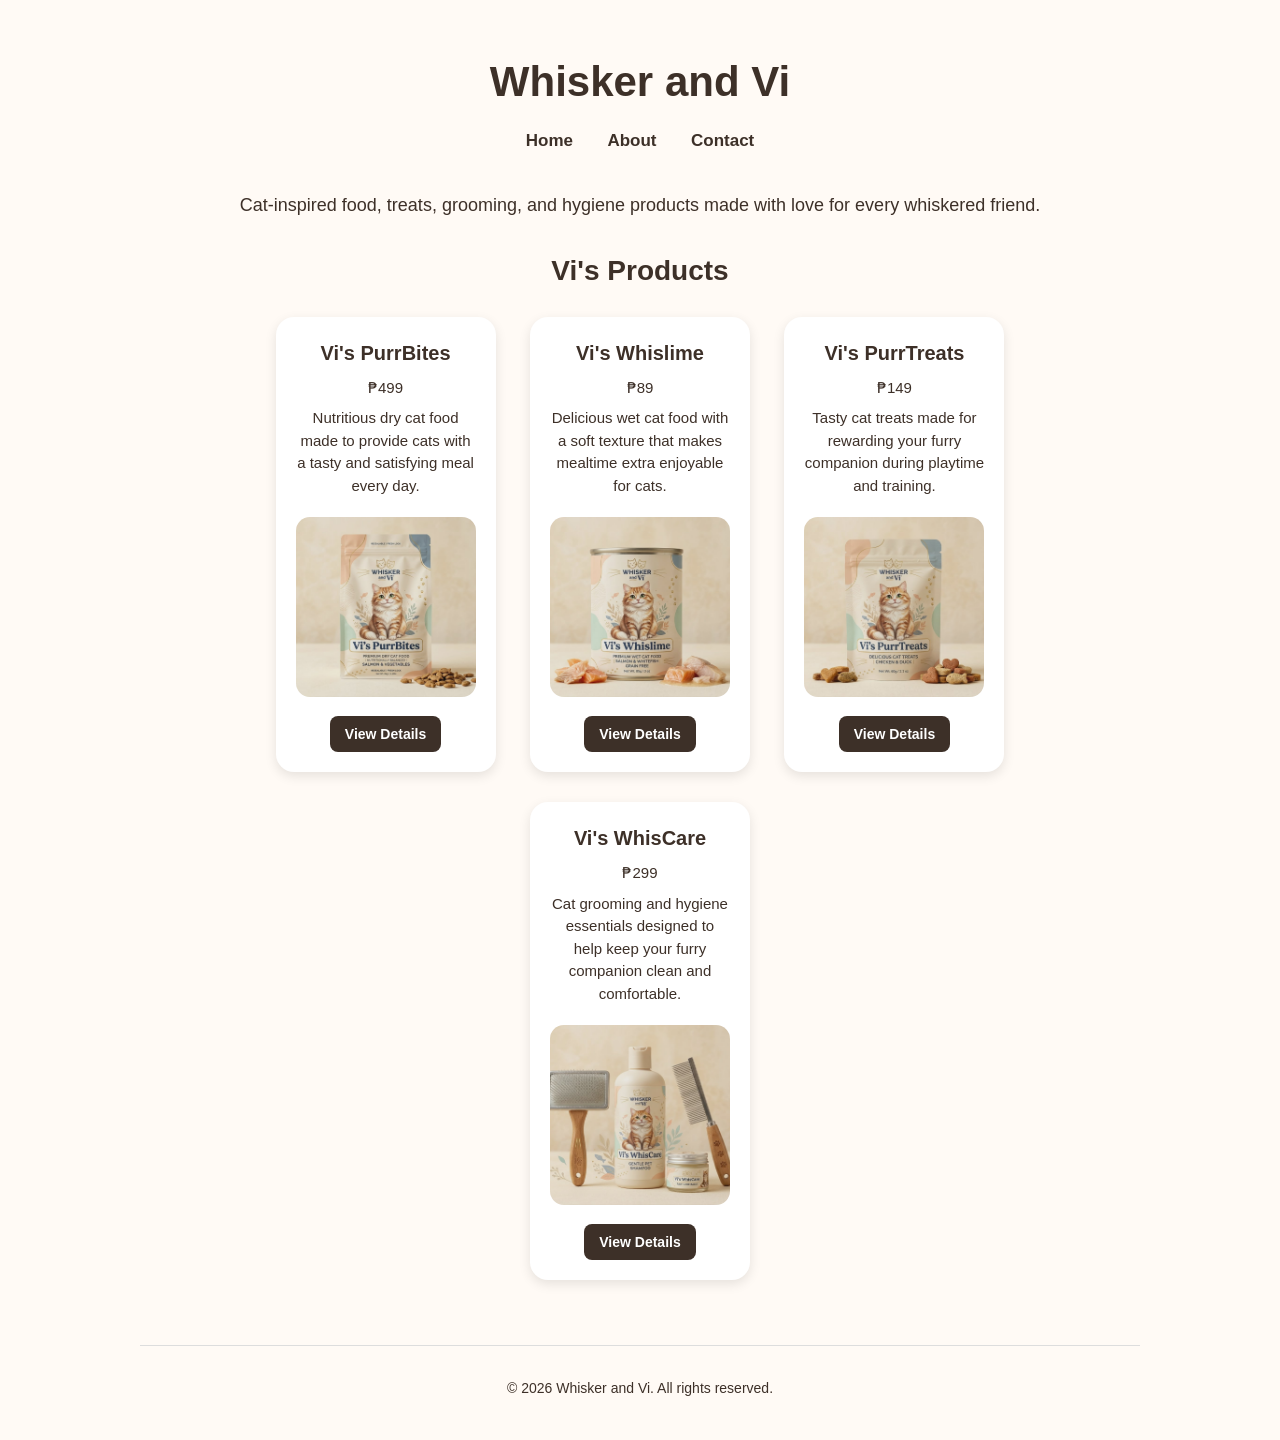
==== index.html @ b3c3baa6 "Add product detail pages" ====
<!DOCTYPE html>
<html lang="en">

<head>
    <meta charset="UTF-8">
    <meta name="viewport" content="width=device-width, initial-scale=1.0">

    <title>Whisker and Vi | Home</title>

    <style>

        body {
            max-width: 1000px;
            margin: 0 auto;
            padding: 30px 20px;
            font-family: Arial, sans-serif;
            text-align: center;
            background-color: #fffaf5;
            color: #3d3028;
        }

        header {
            margin-bottom: 40px;
        }

        h1 {
            margin-bottom: 10px;
            font-size: 42px;
        }

        nav ul {
            list-style: none;
            padding: 0;
            margin: 25px 0;
        }

        nav li {
            display: inline-block;
            margin: 0 15px;
        }

        nav a {
            text-decoration: none;
            color: #3d3028;
            font-weight: bold;
            font-size: 17px;
        }

        nav a:hover {
            text-decoration: underline;
        }

        main > p {
            font-size: 18px;
            margin-bottom: 35px;
            line-height: 1.6;
        }

        section {
            margin-bottom: 40px;
        }

        section h2 {
            font-size: 28px;
            margin-bottom: 15px;
        }

        article {
            display: inline-block;
            vertical-align: top;
            width: 220px;
            min-height: 450px;
            margin: 15px;
            padding: 20px;
            background-color: white;
            border-radius: 18px;
            box-shadow: 0 4px 12px rgba(0, 0, 0, 0.1);
            box-sizing: border-box;
        }

        article h3 {
            font-size: 20px;
            margin: 5px 0 12px;
        }

        article p {
            font-size: 15px;
            line-height: 1.5;
            margin: 8px 0;
        }

        article img {
            width: 180px;
            height: 180px;
            object-fit: cover;
            border-radius: 14px;
            margin-top: 12px;
        }

        .view-details {
            display: inline-block;
            margin-top: 15px;
            padding: 10px 15px;
            text-decoration: none;
            color: white;
            background-color: #3d3028;
            border-radius: 8px;
            font-size: 14px;
            font-weight: bold;
        }

        .view-details:hover {
            text-decoration: none;
            opacity: 0.8;
        }

        footer {
            margin-top: 50px;
            padding-top: 20px;
            border-top: 1px solid #ddd;
            font-size: 14px;
        }

    </style>
</head>

<body>

    <header>

        <h1>Whisker and Vi</h1>

        <nav>
            <ul>
                <li><a href="index.html">Home</a></li>
                <li><a href="about.html">About</a></li>
                <li><a href="contact.html">Contact</a></li>
            </ul>
        </nav>

    </header>


    <main>

        <p>
            Cat-inspired food, treats, grooming, and hygiene products
            made with love for every whiskered friend.
        </p>


        <section>

            <h2>Vi's Products</h2>


            <!-- Vi's PurrBites -->
            <article>

                <h3>Vi's PurrBites</h3>

                <p>₱499</p>

                <p>
                    Nutritious dry cat food made to provide cats with
                    a tasty and satisfying meal every day.
                </p>

                <img src="purrbites.jpg"
                     alt="A bag of Vi's PurrBites dry cat food">

                <br>

                <a href="products/purrbites.html" class="view-details">
                    View Details
                </a>

            </article>


            <!-- Vi's Whislime -->
            <article>

                <h3>Vi's Whislime</h3>

                <p>₱89</p>

                <p>
                    Delicious wet cat food with a soft texture that
                    makes mealtime extra enjoyable for cats.
                </p>

                <img src="whislime.jpg"
                     alt="A can of Vi's Whislime wet cat food">
                <br>

                <a href="products/whislime.html" class="view-details">
                    View Details
                </a>
            </article>


            <!-- Vi's PurrTreats -->
            <article>

                <h3>Vi's PurrTreats</h3>

                <p>₱149</p>

                <p>
                    Tasty cat treats made for rewarding your furry
                    companion during playtime and training.
                </p>

                <img src="purrtreats.jpg"
                     alt="A package of Vi's PurrTreats cat treats">

                <br>

                <a href="products/purrtreats.html" class="view-details">
                    View Details
                </a>

            </article>


            <!-- Vi's WhisCare -->
            <article>

                <h3>Vi's WhisCare</h3>

                <p>₱299</p>

                <p>
                    Cat grooming and hygiene essentials designed to help
                    keep your furry companion clean and comfortable.
                </p>

                <img src="whiscare.jpg"
                     alt="Vi's WhisCare cat grooming and hygiene products">
                <br>

                <a href="products/whiscare.html" class="view-details">
                    View Details
                </a>

            </article>

        </section>

    </main>


    <footer>
        <p>&copy; 2026 Whisker and Vi. All rights reserved.</p>
    </footer>

</body>

</html>
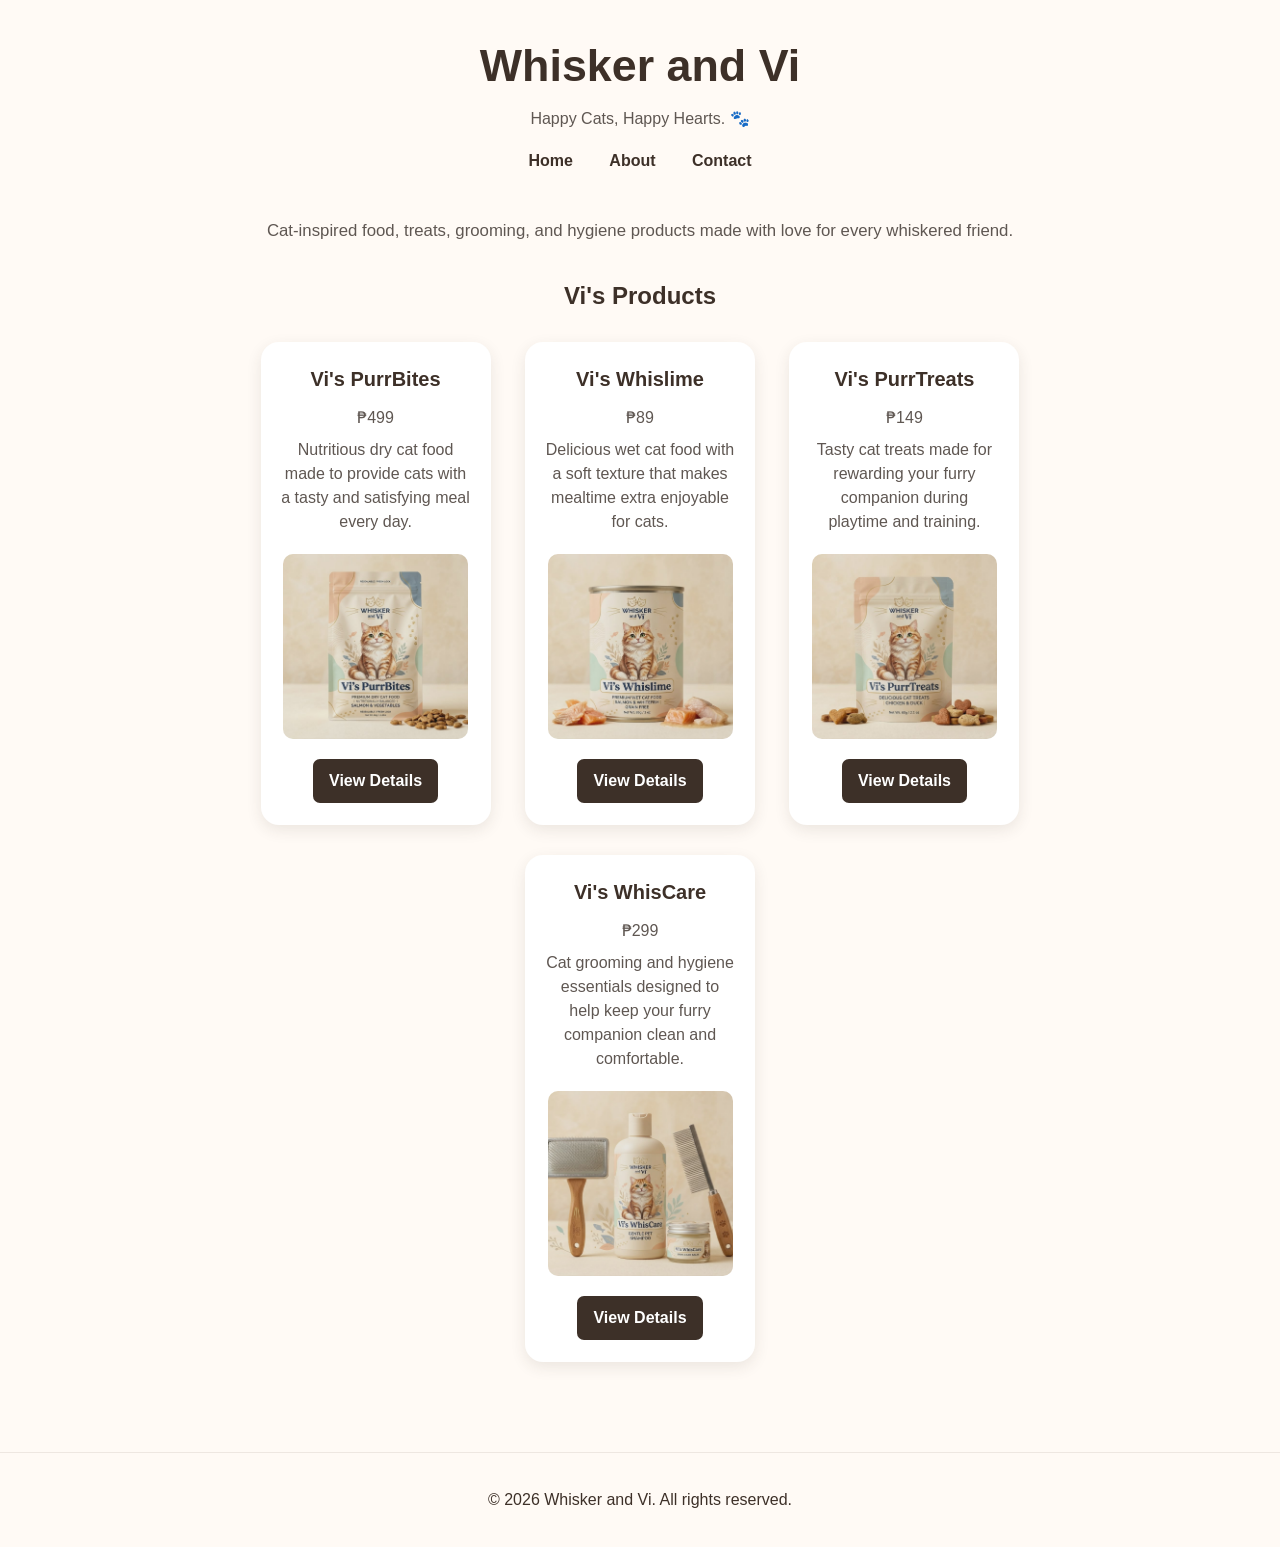
==== commit fe58da13: "Create stylesheet and style shop pages" ====
--- a/index.html
+++ b/index.html
@@ -7,121 +7,7 @@
 
     <title>Whisker and Vi | Home</title>
 
-    <style>
-
-        body {
-            max-width: 1000px;
-            margin: 0 auto;
-            padding: 30px 20px;
-            font-family: Arial, sans-serif;
-            text-align: center;
-            background-color: #fffaf5;
-            color: #3d3028;
-        }
-
-        header {
-            margin-bottom: 40px;
-        }
-
-        h1 {
-            margin-bottom: 10px;
-            font-size: 42px;
-        }
-
-        nav ul {
-            list-style: none;
-            padding: 0;
-            margin: 25px 0;
-        }
-
-        nav li {
-            display: inline-block;
-            margin: 0 15px;
-        }
-
-        nav a {
-            text-decoration: none;
-            color: #3d3028;
-            font-weight: bold;
-            font-size: 17px;
-        }
-
-        nav a:hover {
-            text-decoration: underline;
-        }
-
-        main > p {
-            font-size: 18px;
-            margin-bottom: 35px;
-            line-height: 1.6;
-        }
-
-        section {
-            margin-bottom: 40px;
-        }
-
-        section h2 {
-            font-size: 28px;
-            margin-bottom: 15px;
-        }
-
-        article {
-            display: inline-block;
-            vertical-align: top;
-            width: 220px;
-            min-height: 450px;
-            margin: 15px;
-            padding: 20px;
-            background-color: white;
-            border-radius: 18px;
-            box-shadow: 0 4px 12px rgba(0, 0, 0, 0.1);
-            box-sizing: border-box;
-        }
-
-        article h3 {
-            font-size: 20px;
-            margin: 5px 0 12px;
-        }
-
-        article p {
-            font-size: 15px;
-            line-height: 1.5;
-            margin: 8px 0;
-        }
-
-        article img {
-            width: 180px;
-            height: 180px;
-            object-fit: cover;
-            border-radius: 14px;
-            margin-top: 12px;
-        }
-
-        .view-details {
-            display: inline-block;
-            margin-top: 15px;
-            padding: 10px 15px;
-            text-decoration: none;
-            color: white;
-            background-color: #3d3028;
-            border-radius: 8px;
-            font-size: 14px;
-            font-weight: bold;
-        }
-
-        .view-details:hover {
-            text-decoration: none;
-            opacity: 0.8;
-        }
-
-        footer {
-            margin-top: 50px;
-            padding-top: 20px;
-            border-top: 1px solid #ddd;
-            font-size: 14px;
-        }
-
-    </style>
+    <link rel="stylesheet" href="style.css">
 </head>
 
 <body>
@@ -129,6 +15,8 @@
     <header>
 
         <h1>Whisker and Vi</h1>
+
+        <p>Happy Cats, Happy Hearts. 🐾</p>
 
         <nav>
             <ul>
@@ -154,8 +42,7 @@
             <h2>Vi's Products</h2>
 
 
-            <!-- Vi's PurrBites -->
-            <article>
+            <article class="card">
 
                 <h3>Vi's PurrBites</h3>
 
@@ -166,20 +53,22 @@
                     a tasty and satisfying meal every day.
                 </p>
 
-                <img src="purrbites.jpg"
-                     alt="A bag of Vi's PurrBites dry cat food">
+                <img
+                    src="purrbites.jpg"
+                    alt="A bag of Vi's PurrBites dry cat food"
+                >
 
-                <br>
-
-                <a href="products/purrbites.html" class="view-details">
+                <a
+                    href="products/purrbites.html"
+                    class="view-details"
+                >
                     View Details
                 </a>
 
             </article>
 
 
-            <!-- Vi's Whislime -->
-            <article>
+            <article class="card">
 
                 <h3>Vi's Whislime</h3>
 
@@ -190,18 +79,22 @@
                     makes mealtime extra enjoyable for cats.
                 </p>
 
-                <img src="whislime.jpg"
-                     alt="A can of Vi's Whislime wet cat food">
-                <br>
+                <img
+                    src="whislime.jpg"
+                    alt="A can of Vi's Whislime wet cat food"
+                >
 
-                <a href="products/whislime.html" class="view-details">
+                <a
+                    href="products/whislime.html"
+                    class="view-details"
+                >
                     View Details
                 </a>
+
             </article>
 
 
-            <!-- Vi's PurrTreats -->
-            <article>
+            <article class="card">
 
                 <h3>Vi's PurrTreats</h3>
 
@@ -212,20 +105,22 @@
                     companion during playtime and training.
                 </p>
 
-                <img src="purrtreats.jpg"
-                     alt="A package of Vi's PurrTreats cat treats">
+                <img
+                    src="purrtreats.jpg"
+                    alt="A package of Vi's PurrTreats cat treats"
+                >
 
-                <br>
-
-                <a href="products/purrtreats.html" class="view-details">
+                <a
+                    href="products/purrtreats.html"
+                    class="view-details"
+                >
                     View Details
                 </a>
 
             </article>
 
 
-            <!-- Vi's WhisCare -->
-            <article>
+            <article class="card">
 
                 <h3>Vi's WhisCare</h3>
 
@@ -236,11 +131,15 @@
                     keep your furry companion clean and comfortable.
                 </p>
 
-                <img src="whiscare.jpg"
-                     alt="Vi's WhisCare cat grooming and hygiene products">
-                <br>
+                <img
+                    src="whiscare.jpg"
+                    alt="Vi's WhisCare cat grooming and hygiene products"
+                >
 
-                <a href="products/whiscare.html" class="view-details">
+                <a
+                    href="products/whiscare.html"
+                    class="view-details"
+                >
                     View Details
                 </a>
 
@@ -252,7 +151,11 @@
 
 
     <footer>
-        <p>&copy; 2026 Whisker and Vi. All rights reserved.</p>
+
+        <p>
+            &copy; 2026 Whisker and Vi. All rights reserved.
+        </p>
+
     </footer>
 
 </body>
--- a/style.css
+++ b/style.css
@@ -0,0 +1,376 @@
+/* =========================================
+   1. VARIABLES
+   ========================================= */
+
+:root {
+    --brand-color: #3d3028;
+    --dark-ink: #3d3028;
+    --muted-grey: #5f5752;
+    --light-background: #fffaf5;
+    --white: #ffffff;
+    --soft-border: #eee7e1;
+}
+
+
+/* =========================================
+   2. BASE STYLES
+   ========================================= */
+
+* {
+    box-sizing: border-box;
+}
+
+body {
+    margin: 0;
+    font-family: Arial, Helvetica, sans-serif;
+    line-height: 1.5;
+    color: var(--dark-ink);
+    background-color: var(--light-background);
+}
+
+img {
+    max-width: 100%;
+    height: auto;
+}
+
+a {
+    text-decoration: none;
+}
+
+
+/* =========================================
+   3. LAYOUT REGIONS
+   ========================================= */
+
+/* HEADER */
+
+header {
+    text-align: center;
+    padding: 32px 20px 10px;
+}
+
+header h1 {
+    margin: 0;
+    font-size: 2.8rem;
+    color: var(--dark-ink);
+}
+
+header p {
+    margin: 8px 0 18px;
+    color: var(--muted-grey);
+}
+
+
+/* NAVIGATION */
+
+nav {
+    text-align: center;
+}
+
+nav ul {
+    list-style: none;
+    padding: 0;
+    margin: 0;
+}
+
+nav li {
+    display: inline-block;
+    margin: 0 16px;
+}
+
+nav a {
+    color: var(--dark-ink);
+    font-weight: bold;
+}
+
+nav a:hover {
+    text-decoration: underline;
+}
+
+
+/* MAIN */
+
+main {
+    max-width: 900px;
+    margin: 0 auto;
+    padding: 35px 20px 60px;
+    text-align: center;
+}
+
+main > p {
+    margin: 0 auto 35px;
+    color: var(--muted-grey);
+    font-size: 1.05rem;
+}
+
+main h2 {
+    margin: 0 0 28px;
+    color: var(--dark-ink);
+}
+
+
+/* FOOTER */
+
+footer {
+    border-top: 1px solid var(--soft-border);
+    text-align: center;
+    padding: 35px 20px;
+    color: var(--dark-ink);
+}
+
+footer p {
+    margin: 0;
+}
+
+
+/* =========================================
+   4. COMPONENTS
+   ========================================= */
+
+/* PRODUCT CARDS */
+
+.card {
+    width: 230px;
+    min-height: 475px;
+    display: inline-block;
+    vertical-align: top;
+    margin: 0 15px 30px;
+    padding: 22px 20px;
+    background-color: var(--white);
+    border-radius: 18px;
+    box-shadow: 0 5px 15px rgba(61, 48, 40, 0.10);
+    text-align: center;
+}
+
+.card h3 {
+    margin: 0 0 12px;
+    font-size: 1.25rem;
+    color: var(--dark-ink);
+}
+
+.card p {
+    margin: 8px 0;
+    color: var(--muted-grey);
+}
+
+.card img {
+    width: 185px;
+    height: 185px;
+    object-fit: cover;
+    display: block;
+    margin: 20px auto;
+    border-radius: 10px;
+}
+
+
+/* PRODUCT BUTTON */
+
+.view-details {
+    display: inline-block;
+    margin-top: 0;
+    padding: 10px 16px;
+    background-color: var(--brand-color);
+    color: var(--white);
+    border-radius: 7px;
+    font-weight: bold;
+}
+
+.view-details:hover {
+    background-color: var(--muted-grey);
+}
+
+
+/* =========================================
+   PRODUCT DETAIL PAGES
+   ========================================= */
+
+.product-container {
+    max-width: 650px;
+    margin: 0 auto 35px;
+    text-align: center;
+}
+
+.product-container h2 {
+    color: var(--dark-ink);
+}
+
+.product-image {
+    width: 185px;
+    height: 185px;
+    object-fit: cover;
+    display: block;
+    margin: 20px auto;
+    border-radius: 10px;
+}
+
+.product-description {
+    max-width: 600px;
+    margin: 0 auto;
+    color: var(--muted-grey);
+}
+
+
+/* =========================================
+   ORDER FORM
+   ========================================= */
+
+.order-form {
+    max-width: 600px;
+    margin: 30px auto;
+    padding: 25px;
+    background-color: var(--white);
+    border-radius: 15px;
+    box-shadow: 0 5px 15px rgba(61, 48, 40, 0.08);
+    text-align: left;
+}
+
+.order-form h2,
+.order-form > p {
+    text-align: center;
+}
+
+.order-form h2 {
+    color: var(--dark-ink);
+}
+
+.order-form > p {
+    color: var(--muted-grey);
+}
+
+.form-group {
+    margin-bottom: 20px;
+}
+
+label {
+    display: block;
+    margin: 10px 0 5px;
+    font-weight: bold;
+}
+
+.choice-label {
+    display: inline;
+    font-weight: normal;
+    margin-left: 5px;
+    margin-right: 12px;
+}
+
+fieldset {
+    margin-bottom: 20px;
+    padding: 15px;
+    border: 1px solid var(--soft-border);
+    border-radius: 8px;
+}
+
+legend {
+    font-weight: bold;
+}
+
+input,
+textarea,
+select {
+    width: 100%;
+    padding: 10px;
+    border: 1px solid var(--soft-border);
+    border-radius: 6px;
+    font-family: inherit;
+    font-size: 1rem;
+}
+
+input[type="radio"],
+input[type="checkbox"] {
+    width: auto;
+}
+
+textarea {
+    min-height: 120px;
+    resize: vertical;
+}
+
+
+/* =========================================
+   BUTTONS
+   ========================================= */
+
+button {
+    display: block;
+    margin: 20px auto 0;
+    padding: 10px 18px;
+    border: none;
+    border-radius: 7px;
+    background-color: var(--brand-color);
+    color: var(--white);
+    font-weight: bold;
+    cursor: pointer;
+}
+
+button:hover {
+    background-color: var(--muted-grey);
+}
+
+
+/* =========================================
+   ABOUT PAGE
+   ========================================= */
+
+.about-section {
+    max-width: 700px;
+    margin: 0 auto 40px;
+    text-align: center;
+}
+
+.about-section h3 {
+    color: var(--dark-ink);
+}
+
+.about-text {
+    max-width: 650px;
+    margin: 0 auto 20px;
+    color: var(--muted-grey);
+}
+
+.owner-image {
+    width: 185px;
+    height: 185px;
+    object-fit: cover;
+    display: block;
+    margin: 20px auto;
+    border-radius: 10px;
+}
+
+
+/* =========================================
+   5. RESPONSIVE DESIGN
+   ========================================= */
+
+@media (max-width: 800px) {
+
+    .card {
+        width: 230px;
+        margin-left: 8px;
+        margin-right: 8px;
+    }
+
+}
+
+@media (max-width: 550px) {
+
+    header h1 {
+        font-size: 2.1rem;
+    }
+
+    nav li {
+        margin: 0 8px;
+    }
+
+    main {
+        padding-left: 10px;
+        padding-right: 10px;
+    }
+
+    .card {
+        display: block;
+        width: 230px;
+        margin: 0 auto 30px;
+    }
+
+}
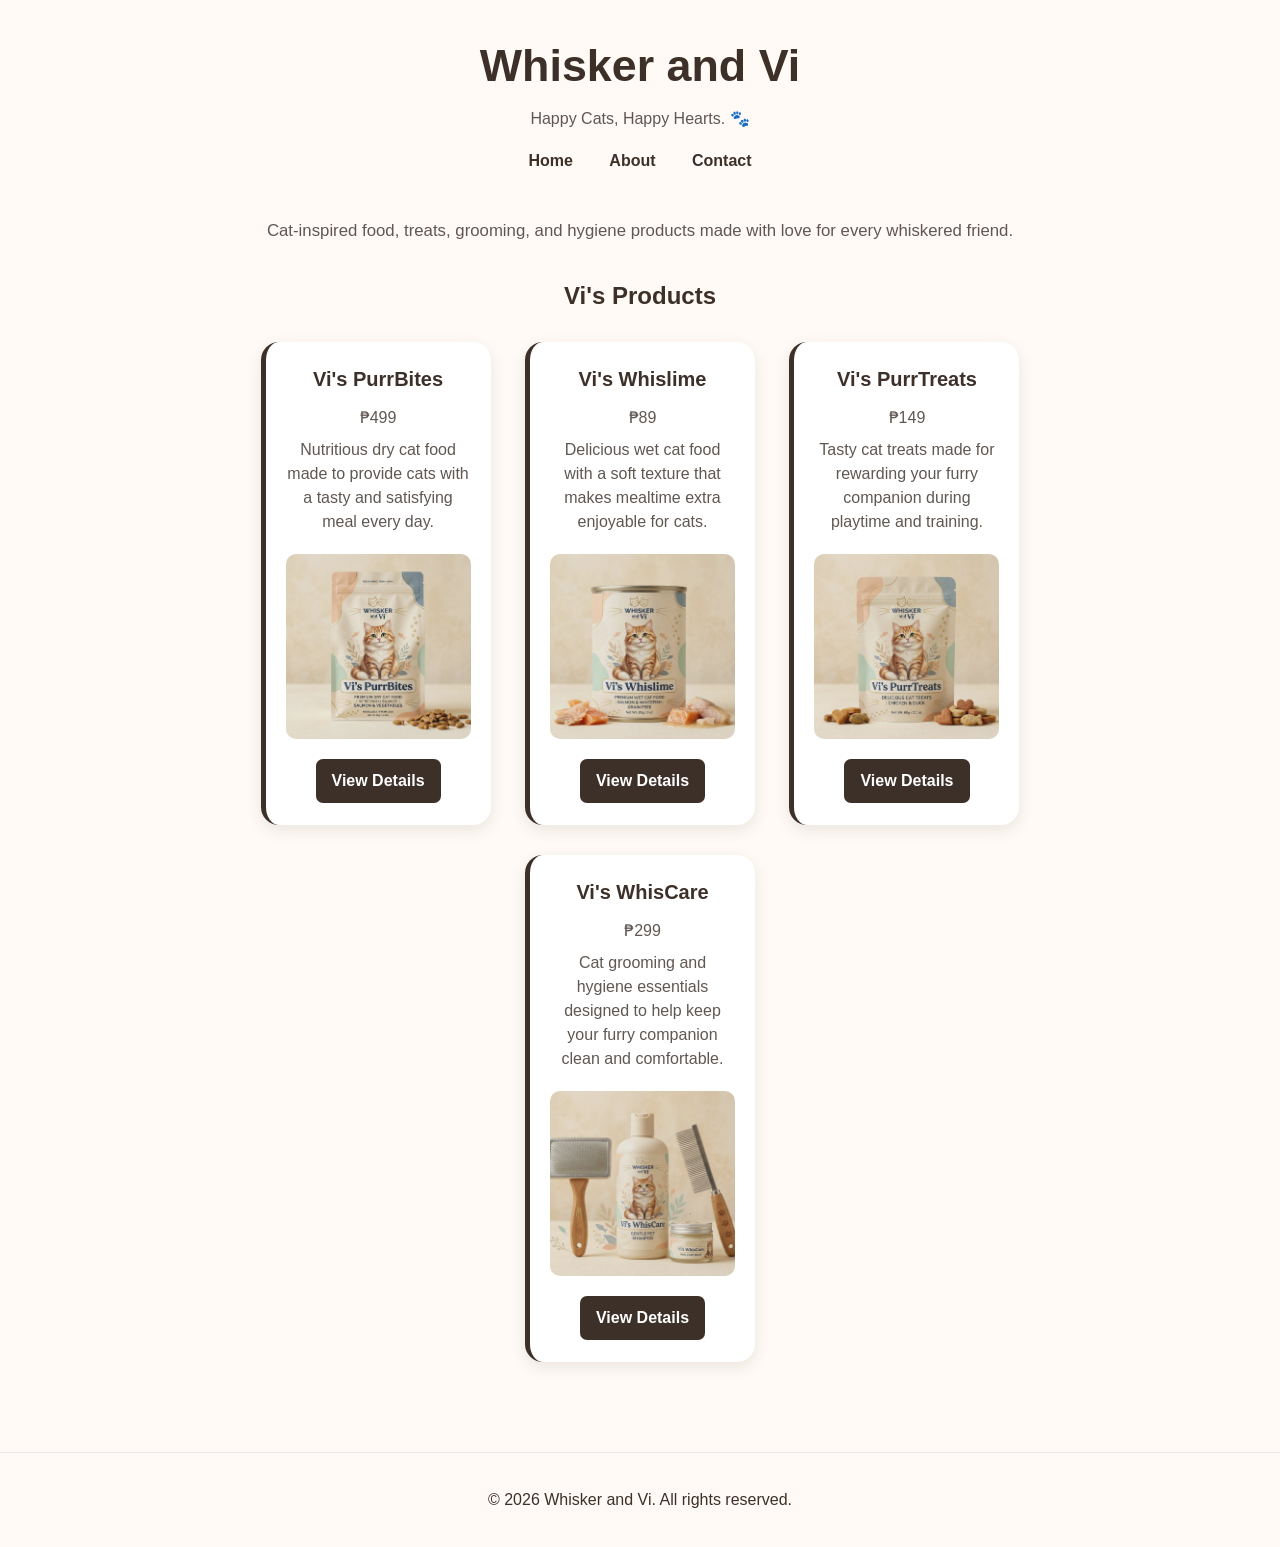
==== commit e81e2e88: "Style product cards and contact form" ====
--- a/index.html
+++ b/index.html
@@ -42,7 +42,7 @@
             <h2>Vi's Products</h2>
 
 
-            <article class="card">
+            <article class="product-card">
 
                 <h3>Vi's PurrBites</h3>
 
@@ -68,7 +68,7 @@
             </article>
 
 
-            <article class="card">
+            <article class="product-card">
 
                 <h3>Vi's Whislime</h3>
 
@@ -94,7 +94,7 @@
             </article>
 
 
-            <article class="card">
+            <article class="product-card">
 
                 <h3>Vi's PurrTreats</h3>
 
@@ -120,7 +120,7 @@
             </article>
 
 
-            <article class="card">
+            <article class="product-card">
 
                 <h3>Vi's WhisCare</h3>
 
--- a/style.css
+++ b/style.css
@@ -124,12 +124,10 @@
 
 
 /* =========================================
-   4. COMPONENTS
-   ========================================= */
-
-/* PRODUCT CARDS */
-
-.card {
+   4. PRODUCT CARDS
+   ========================================= */
+
+.product-card {
     width: 230px;
     min-height: 475px;
     display: inline-block;
@@ -138,22 +136,23 @@
     padding: 22px 20px;
     background-color: var(--white);
     border-radius: 18px;
+    border-left: 5px solid var(--brand-color);
     box-shadow: 0 5px 15px rgba(61, 48, 40, 0.10);
     text-align: center;
 }
 
-.card h3 {
+.product-card h3 {
     margin: 0 0 12px;
     font-size: 1.25rem;
-    color: var(--dark-ink);
-}
-
-.card p {
+    color: var(--brand-color);
+}
+
+.product-card p {
     margin: 8px 0;
     color: var(--muted-grey);
 }
 
-.card img {
+.product-card img {
     width: 185px;
     height: 185px;
     object-fit: cover;
@@ -163,7 +162,9 @@
 }
 
 
-/* PRODUCT BUTTON */
+/* =========================================
+   PRODUCT BUTTON
+   ========================================= */
 
 .view-details {
     display: inline-block;
@@ -254,22 +255,34 @@
     margin-right: 12px;
 }
 
+
+/* =========================================
+   FIELDSET AND LEGEND
+   ========================================= */
+
 fieldset {
     margin-bottom: 20px;
-    padding: 15px;
+    padding: 20px;
     border: 1px solid var(--soft-border);
-    border-radius: 8px;
+    border-radius: 12px;
 }
 
 legend {
-    font-weight: bold;
-}
+    padding: 0 8px;
+    color: var(--brand-color);
+    font-weight: bold;
+}
+
+
+/* =========================================
+   FORM INPUTS
+   ========================================= */
 
 input,
 textarea,
 select {
     width: 100%;
-    padding: 10px;
+    padding: 12px;
     border: 1px solid var(--soft-border);
     border-radius: 6px;
     font-family: inherit;
@@ -281,6 +294,16 @@
     width: auto;
 }
 
+
+/* VISIBLE KEYBOARD FOCUS STATE */
+
+input:focus,
+textarea:focus,
+select:focus {
+    outline: 3px solid var(--brand-color);
+    outline-offset: 2px;
+}
+
 textarea {
     min-height: 120px;
     resize: vertical;
@@ -294,7 +317,7 @@
 button {
     display: block;
     margin: 20px auto 0;
-    padding: 10px 18px;
+    padding: 12px 20px;
     border: none;
     border-radius: 7px;
     background-color: var(--brand-color);
@@ -339,12 +362,12 @@
 
 
 /* =========================================
-   5. RESPONSIVE DESIGN
+   RESPONSIVE DESIGN
    ========================================= */
 
 @media (max-width: 800px) {
 
-    .card {
+    .product-card {
         width: 230px;
         margin-left: 8px;
         margin-right: 8px;
@@ -367,7 +390,7 @@
         padding-right: 10px;
     }
 
-    .card {
+    .product-card {
         display: block;
         width: 230px;
         margin: 0 auto 30px;
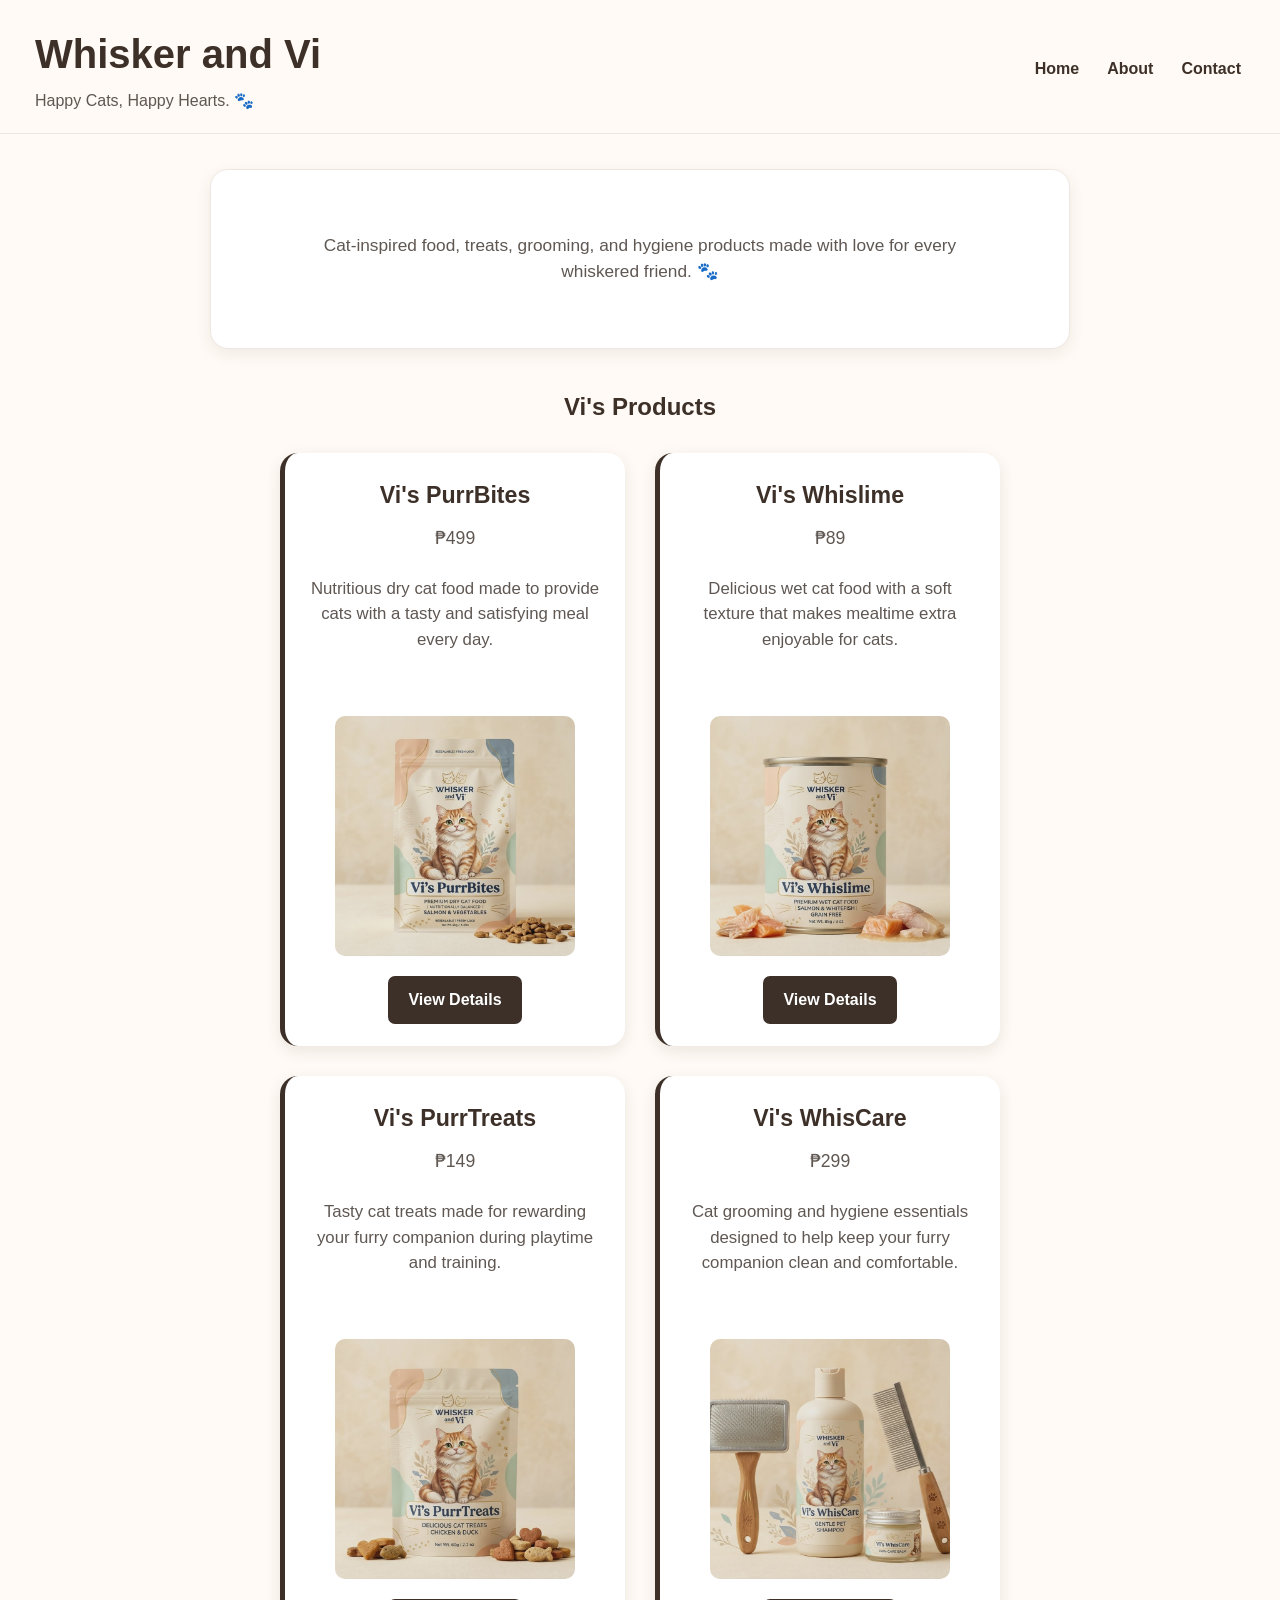
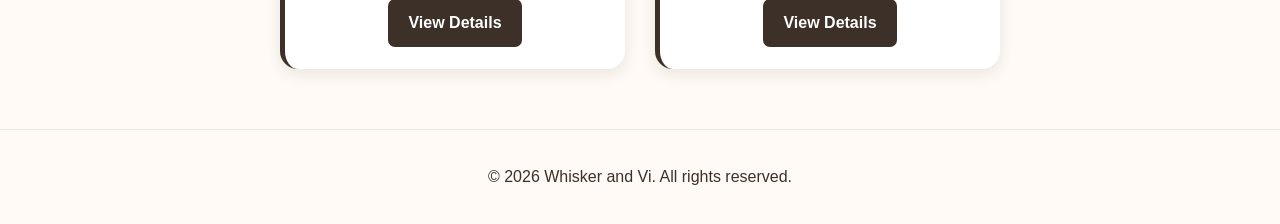
==== commit d30fffed: "Update Flexbox layout and product cards" ====
--- a/index.html
+++ b/index.html
@@ -12,143 +12,197 @@
 
 <body>
 
-    <header>
-
-        <h1>Whisker and Vi</h1>
-
-        <p>Happy Cats, Happy Hearts. 🐾</p>
+
+    <!-- HEADER -->
+
+    <header class="site-header">
+
+        <div class="header-brand">
+
+            <h1>Whisker and Vi</h1>
+
+            <p>Happy Cats, Happy Hearts. 🐾</p>
+
+        </div>
+
 
         <nav>
+
             <ul>
-                <li><a href="index.html">Home</a></li>
-                <li><a href="about.html">About</a></li>
-                <li><a href="contact.html">Contact</a></li>
+
+                <li>
+                    <a href="index.html">Home</a>
+                </li>
+
+                <li>
+                    <a href="about.html">About</a>
+                </li>
+
+                <li>
+                    <a href="contact.html">Contact</a>
+                </li>
+
             </ul>
+
         </nav>
 
     </header>
 
 
+
+    <!-- MAIN CONTENT -->
+
     <main>
 
-        <p>
-            Cat-inspired food, treats, grooming, and hygiene products
-            made with love for every whiskered friend.
-        </p>
-
+
+        <!-- HERO -->
+
+        <section class="hero-banner">
+
+            <p>
+                Cat-inspired food, treats, grooming, and hygiene products
+                made with love for every whiskered friend. 🐾
+            </p>
+
+        </section>
+
+
+
+        <!-- PRODUCTS -->
 
         <section>
 
             <h2>Vi's Products</h2>
 
 
-            <article class="product-card">
-
-                <h3>Vi's PurrBites</h3>
-
-                <p>₱499</p>
-
-                <p>
-                    Nutritious dry cat food made to provide cats with
-                    a tasty and satisfying meal every day.
-                </p>
-
-                <img
-                    src="purrbites.jpg"
-                    alt="A bag of Vi's PurrBites dry cat food"
-                >
-
-                <a
-                    href="products/purrbites.html"
-                    class="view-details"
-                >
-                    View Details
-                </a>
-
-            </article>
-
-
-            <article class="product-card">
-
-                <h3>Vi's Whislime</h3>
-
-                <p>₱89</p>
-
-                <p>
-                    Delicious wet cat food with a soft texture that
-                    makes mealtime extra enjoyable for cats.
-                </p>
-
-                <img
-                    src="whislime.jpg"
-                    alt="A can of Vi's Whislime wet cat food"
-                >
-
-                <a
-                    href="products/whislime.html"
-                    class="view-details"
-                >
-                    View Details
-                </a>
-
-            </article>
-
-
-            <article class="product-card">
-
-                <h3>Vi's PurrTreats</h3>
-
-                <p>₱149</p>
-
-                <p>
-                    Tasty cat treats made for rewarding your furry
-                    companion during playtime and training.
-                </p>
-
-                <img
-                    src="purrtreats.jpg"
-                    alt="A package of Vi's PurrTreats cat treats"
-                >
-
-                <a
-                    href="products/purrtreats.html"
-                    class="view-details"
-                >
-                    View Details
-                </a>
-
-            </article>
-
-
-            <article class="product-card">
-
-                <h3>Vi's WhisCare</h3>
-
-                <p>₱299</p>
-
-                <p>
-                    Cat grooming and hygiene essentials designed to help
-                    keep your furry companion clean and comfortable.
-                </p>
-
-                <img
-                    src="whiscare.jpg"
-                    alt="Vi's WhisCare cat grooming and hygiene products"
-                >
-
-                <a
-                    href="products/whiscare.html"
-                    class="view-details"
-                >
-                    View Details
-                </a>
-
-            </article>
+            <div class="product-grid">
+
+
+                <!-- PURRBITES -->
+
+                <article class="product-card">
+
+                    <h3>Vi's PurrBites</h3>
+
+                    <p class="price">₱499</p>
+
+                    <p class="description">
+                        Nutritious dry cat food made to provide cats with
+                        a tasty and satisfying meal every day.
+                    </p>
+
+                    <img
+                        src="purrbites.jpg"
+                        alt="A bag of Vi's PurrBites dry cat food"
+                    >
+
+                    <a
+                        href="products/purrbites.html"
+                        class="view-details"
+                    >
+                        View Details
+                    </a>
+
+                </article>
+
+
+
+                <!-- WHISLIME -->
+
+                <article class="product-card">
+
+                    <h3>Vi's Whislime</h3>
+
+                    <p class="price">₱89</p>
+
+                    <p class="description">
+                        Delicious wet cat food with a soft texture that
+                        makes mealtime extra enjoyable for cats.
+                    </p>
+
+                    <img
+                        src="whislime.jpg"
+                        alt="A can of Vi's Whislime wet cat food"
+                    >
+
+                    <a
+                        href="products/whislime.html"
+                        class="view-details"
+                    >
+                        View Details
+                    </a>
+
+                </article>
+
+
+
+                <!-- PURRTREATS -->
+
+                <article class="product-card">
+
+                    <h3>Vi's PurrTreats</h3>
+
+                    <p class="price">₱149</p>
+
+                    <p class="description">
+                        Tasty cat treats made for rewarding your furry
+                        companion during playtime and training.
+                    </p>
+
+                    <img
+                        src="purrtreats.jpg"
+                        alt="A package of Vi's PurrTreats cat treats"
+                    >
+
+                    <a
+                        href="products/purrtreats.html"
+                        class="view-details"
+                    >
+                        View Details
+                    </a>
+
+                </article>
+
+
+
+                <!-- WHISCARE -->
+
+                <article class="product-card">
+
+                    <h3>Vi's WhisCare</h3>
+
+                    <p class="price">₱299</p>
+
+                    <p class="description">
+                        Cat grooming and hygiene essentials designed to
+                        help keep your furry companion clean and comfortable.
+                    </p>
+
+                    <img
+                        src="whiscare.jpg"
+                        alt="Vi's WhisCare cat grooming and hygiene products"
+                    >
+
+                    <a
+                        href="products/whiscare.html"
+                        class="view-details"
+                    >
+                        View Details
+                    </a>
+
+                </article>
+
+
+            </div>
 
         </section>
 
+
     </main>
 
+
+
+    <!-- FOOTER -->
 
     <footer>
 
@@ -158,6 +212,7 @@
 
     </footer>
 
+
 </body>
 
 </html>
--- a/style.css
+++ b/style.css
@@ -39,56 +39,61 @@
 
 
 /* =========================================
-   3. LAYOUT REGIONS
-   ========================================= */
-
-/* HEADER */
-
-header {
-    text-align: center;
-    padding: 32px 20px 10px;
-}
-
-header h1 {
+   3. HEADER AND NAVIGATION
+   ========================================= */
+
+.site-header {
+    display: flex;
+    justify-content: space-between;
+    align-items: center;
+    padding: 24px 35px 20px;
+    border-bottom: 1px solid var(--soft-border);
+    background-color: var(--light-background);
+}
+
+
+/* SHOP NAME AND TAGLINE */
+
+.header-brand {
+    text-align: left;
+}
+
+.header-brand h1 {
     margin: 0;
-    font-size: 2.8rem;
-    color: var(--dark-ink);
-}
-
-header p {
-    margin: 8px 0 18px;
+    font-size: 2.5rem;
+    color: var(--dark-ink);
+}
+
+.header-brand p {
+    margin: 5px 0 0;
     color: var(--muted-grey);
 }
 
 
 /* NAVIGATION */
 
-nav {
-    text-align: center;
-}
-
-nav ul {
+.site-header nav ul {
+    display: flex;
+    gap: 20px;
     list-style: none;
     padding: 0;
     margin: 0;
 }
 
-nav li {
-    display: inline-block;
-    margin: 0 16px;
-}
-
-nav a {
+.site-header nav a {
     color: var(--dark-ink);
     font-weight: bold;
-}
-
-nav a:hover {
+    padding: 8px 4px;
+}
+
+.site-header nav a:hover {
     text-decoration: underline;
 }
 
 
-/* MAIN */
+/* =========================================
+   4. MAIN
+   ========================================= */
 
 main {
     max-width: 900px;
@@ -109,70 +114,132 @@
 }
 
 
-/* FOOTER */
-
-footer {
-    border-top: 1px solid var(--soft-border);
-    text-align: center;
-    padding: 35px 20px;
-    color: var(--dark-ink);
-}
-
-footer p {
+/* =========================================
+   5. FLEXBOX CENTERED HERO
+   ========================================= */
+
+.hero-banner {
+    min-height: 180px;
+    margin: 0 auto 40px;
+    padding: 25px 35px;
+
+    display: flex;
+    justify-content: center;
+    align-items: center;
+
+    background-color: var(--white);
+    border: 1px solid var(--soft-border);
+    border-radius: 18px;
+    box-shadow: 0 5px 15px rgba(61, 48, 40, 0.08);
+
+    color: var(--muted-grey);
+    text-align: center;
+}
+
+.hero-banner p {
+    max-width: 650px;
     margin: 0;
-}
-
-
-/* =========================================
-   4. PRODUCT CARDS
+    font-size: 1.08rem;
+}
+
+
+/* =========================================
+   6. PRODUCT GRID
+   ========================================= */
+
+.product-grid {
+    display: grid;
+    grid-template-columns: repeat(2, 1fr);
+    gap: 30px;
+    max-width: 720px;
+    margin: 0 auto;
+}
+
+
+/* =========================================
+   7. PRODUCT CARDS
    ========================================= */
 
 .product-card {
-    width: 230px;
-    min-height: 475px;
-    display: inline-block;
-    vertical-align: top;
-    margin: 0 15px 30px;
-    padding: 22px 20px;
+    min-height: 560px;
+    padding: 25px 25px 22px;
+
+    display: flex;
+    flex-direction: column;
+    align-items: center;
+
     background-color: var(--white);
     border-radius: 18px;
     border-left: 5px solid var(--brand-color);
     box-shadow: 0 5px 15px rgba(61, 48, 40, 0.10);
-    text-align: center;
-}
+
+    text-align: center;
+}
+
+
+/* PRODUCT NAME */
 
 .product-card h3 {
     margin: 0 0 12px;
-    font-size: 1.25rem;
+    font-size: 1.45rem;
     color: var(--brand-color);
 }
 
-.product-card p {
-    margin: 8px 0;
-    color: var(--muted-grey);
-}
+
+/* PRODUCT PRICE */
+
+.product-card .price {
+    margin: 0 0 25px;
+    color: var(--muted-grey);
+    font-size: 1.1rem;
+}
+
+
+/* PRODUCT DESCRIPTION */
+
+.product-card .description {
+    width: 100%;
+    min-height: 120px;
+    margin: 0 0 20px;
+
+    display: flex;
+    align-items: flex-start;
+    justify-content: center;
+
+    color: var(--muted-grey);
+    font-size: 1.05rem;
+}
+
+
+/* PRODUCT IMAGE */
 
 .product-card img {
-    width: 185px;
-    height: 185px;
+    width: 240px;
+    height: 240px;
     object-fit: cover;
+
     display: block;
-    margin: 20px auto;
+
+    margin: auto auto 20px;
+
     border-radius: 10px;
 }
 
 
 /* =========================================
-   PRODUCT BUTTON
+   8. PRODUCT BUTTON
    ========================================= */
 
 .view-details {
     display: inline-block;
-    margin-top: 0;
-    padding: 10px 16px;
+
+    padding: 12px 20px;
+
     background-color: var(--brand-color);
     color: var(--white);
+
     border-radius: 7px;
+
     font-weight: bold;
 }
 
@@ -182,7 +249,7 @@
 
 
 /* =========================================
-   PRODUCT DETAIL PAGES
+   9. PRODUCT DETAIL PAGES
    ========================================= */
 
 .product-container {
@@ -212,16 +279,18 @@
 
 
 /* =========================================
-   ORDER FORM
+   10. ORDER FORM
    ========================================= */
 
 .order-form {
     max-width: 600px;
     margin: 30px auto;
     padding: 25px;
+
     background-color: var(--white);
     border-radius: 15px;
     box-shadow: 0 5px 15px rgba(61, 48, 40, 0.08);
+
     text-align: left;
 }
 
@@ -257,12 +326,13 @@
 
 
 /* =========================================
-   FIELDSET AND LEGEND
+   11. FIELDSET AND LEGEND
    ========================================= */
 
 fieldset {
     margin-bottom: 20px;
     padding: 20px;
+
     border: 1px solid var(--soft-border);
     border-radius: 12px;
 }
@@ -275,7 +345,7 @@
 
 
 /* =========================================
-   FORM INPUTS
+   12. FORM INPUTS
    ========================================= */
 
 input,
@@ -283,8 +353,10 @@
 select {
     width: 100%;
     padding: 12px;
+
     border: 1px solid var(--soft-border);
     border-radius: 6px;
+
     font-family: inherit;
     font-size: 1rem;
 }
@@ -295,7 +367,7 @@
 }
 
 
-/* VISIBLE KEYBOARD FOCUS STATE */
+/* KEYBOARD FOCUS */
 
 input:focus,
 textarea:focus,
@@ -311,17 +383,21 @@
 
 
 /* =========================================
-   BUTTONS
+   13. BUTTONS
    ========================================= */
 
 button {
     display: block;
     margin: 20px auto 0;
+
     padding: 12px 20px;
+
     border: none;
     border-radius: 7px;
+
     background-color: var(--brand-color);
     color: var(--white);
+
     font-weight: bold;
     cursor: pointer;
 }
@@ -332,7 +408,7 @@
 
 
 /* =========================================
-   ABOUT PAGE
+   14. ABOUT PAGE
    ========================================= */
 
 .about-section {
@@ -362,27 +438,76 @@
 
 
 /* =========================================
-   RESPONSIVE DESIGN
-   ========================================= */
-
-@media (max-width: 800px) {
-
-    .product-card {
-        width: 230px;
-        margin-left: 8px;
-        margin-right: 8px;
-    }
-
-}
-
-@media (max-width: 550px) {
-
-    header h1 {
-        font-size: 2.1rem;
-    }
-
-    nav li {
-        margin: 0 8px;
+   15. FOOTER
+   ========================================= */
+
+footer {
+    border-top: 1px solid var(--soft-border);
+    text-align: center;
+    padding: 35px 20px;
+    color: var(--dark-ink);
+}
+
+footer p {
+    margin: 0;
+}
+
+
+/* =========================================
+   16. RESPONSIVE DESIGN
+   ========================================= */
+
+@media (max-width: 700px) {
+
+    .site-header {
+        padding: 20px;
+    }
+
+    .header-brand h1 {
+        font-size: 2rem;
+    }
+
+    .header-brand p {
+        font-size: 0.9rem;
+    }
+
+    .site-header nav ul {
+        gap: 10px;
+    }
+
+    .site-header nav a {
+        font-size: 0.9rem;
+    }
+
+    .product-grid {
+        grid-template-columns: 1fr;
+        max-width: 350px;
+    }
+
+}
+
+
+@media (max-width: 500px) {
+
+    .site-header {
+        padding: 18px 12px;
+    }
+
+    .header-brand h1 {
+        font-size: 1.6rem;
+    }
+
+    .header-brand p {
+        font-size: 0.8rem;
+    }
+
+    .site-header nav ul {
+        gap: 6px;
+    }
+
+    .site-header nav a {
+        font-size: 0.8rem;
+        padding: 5px 2px;
     }
 
     main {
@@ -390,10 +515,13 @@
         padding-right: 10px;
     }
 
+    .hero-banner {
+        min-height: 160px;
+        padding: 20px;
+    }
+
     .product-card {
-        display: block;
-        width: 230px;
-        margin: 0 auto 30px;
+        min-height: 540px;
     }
 
 }
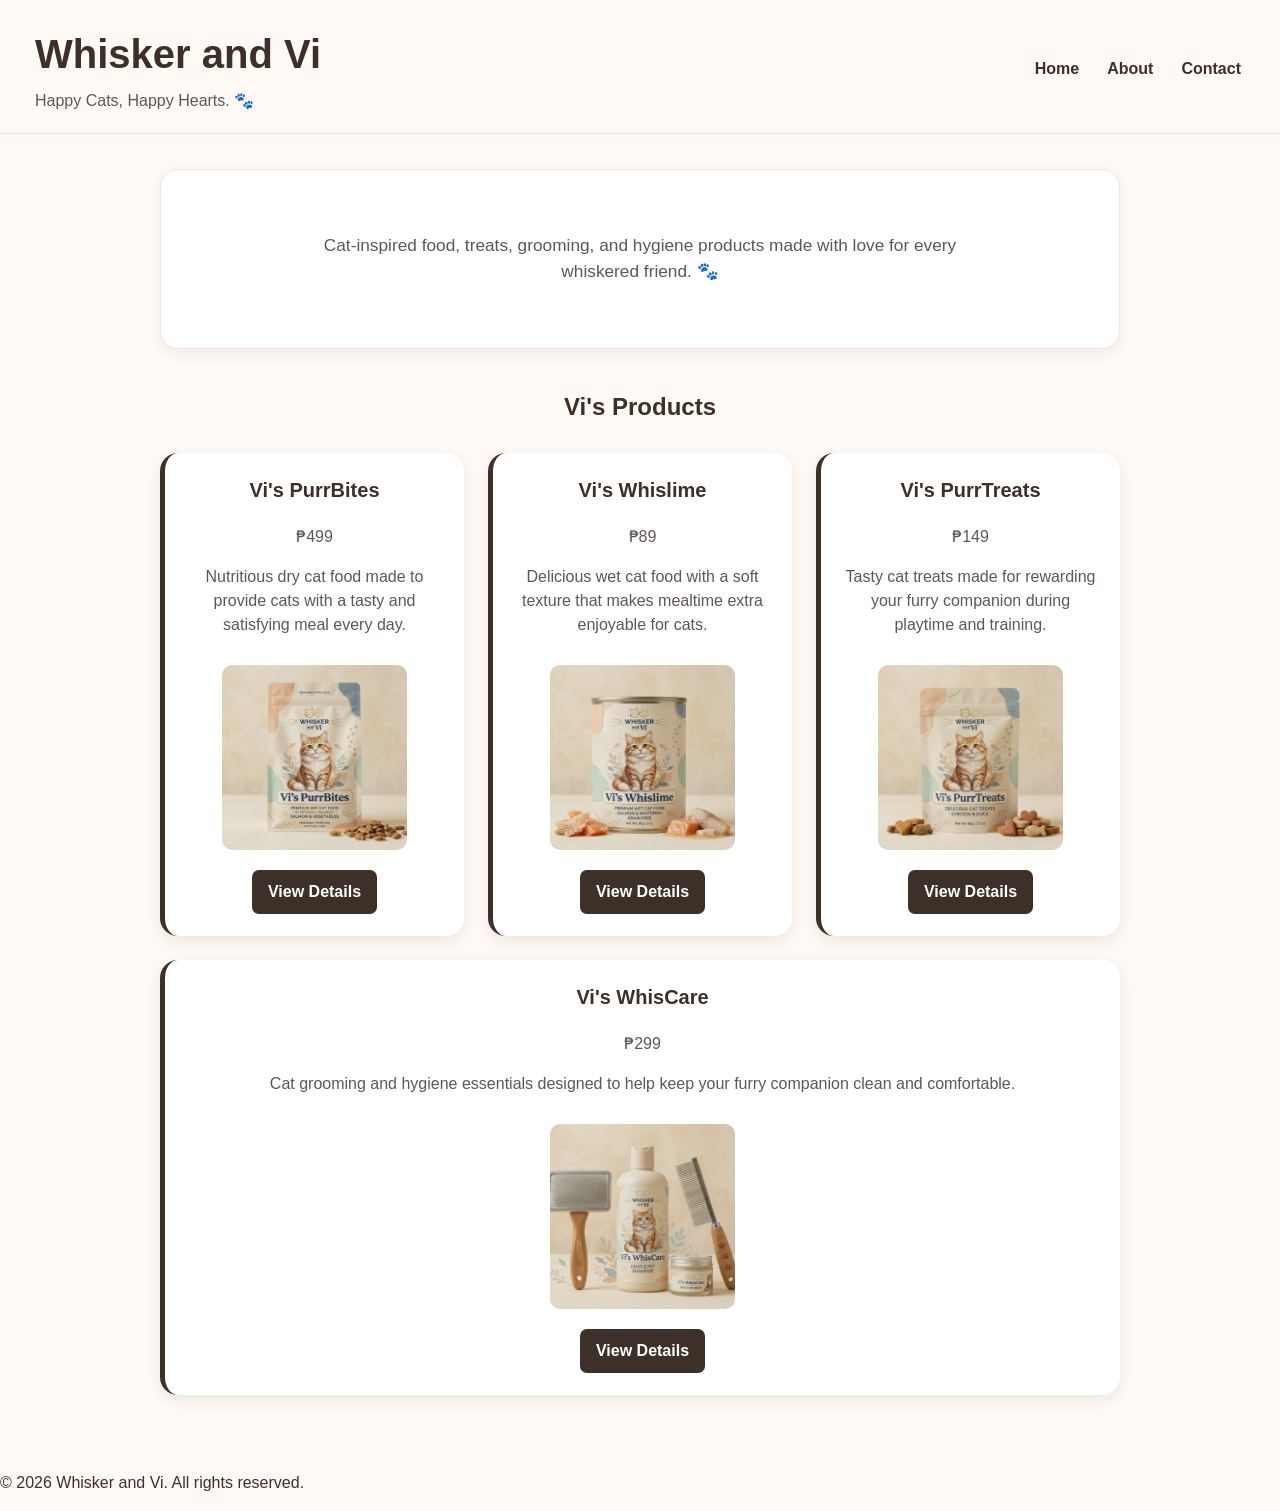
==== commit ec15af2a: "Make product cards responsive with Flexbox" ====
--- a/index.html
+++ b/index.html
@@ -12,9 +12,6 @@
 
 <body>
 
-
-    <!-- HEADER -->
-
     <header class="site-header">
 
         <div class="header-brand">
@@ -25,37 +22,18 @@
 
         </div>
 
-
         <nav>
-
             <ul>
-
-                <li>
-                    <a href="index.html">Home</a>
-                </li>
-
-                <li>
-                    <a href="about.html">About</a>
-                </li>
-
-                <li>
-                    <a href="contact.html">Contact</a>
-                </li>
-
+                <li><a href="index.html">Home</a></li>
+                <li><a href="about.html">About</a></li>
+                <li><a href="contact.html">Contact</a></li>
             </ul>
-
         </nav>
 
     </header>
 
 
-
-    <!-- MAIN CONTENT -->
-
     <main>
-
-
-        <!-- HERO -->
 
         <section class="hero-banner">
 
@@ -67,26 +45,22 @@
         </section>
 
 
-
-        <!-- PRODUCTS -->
-
         <section>
 
             <h2>Vi's Products</h2>
 
 
+            <!-- FLEXBOX PRODUCT GRID -->
+
             <div class="product-grid">
-
-
-                <!-- PURRBITES -->
 
                 <article class="product-card">
 
                     <h3>Vi's PurrBites</h3>
 
-                    <p class="price">₱499</p>
+                    <p>₱499</p>
 
-                    <p class="description">
+                    <p>
                         Nutritious dry cat food made to provide cats with
                         a tasty and satisfying meal every day.
                     </p>
@@ -106,16 +80,13 @@
                 </article>
 
 
-
-                <!-- WHISLIME -->
-
                 <article class="product-card">
 
                     <h3>Vi's Whislime</h3>
 
-                    <p class="price">₱89</p>
+                    <p>₱89</p>
 
-                    <p class="description">
+                    <p>
                         Delicious wet cat food with a soft texture that
                         makes mealtime extra enjoyable for cats.
                     </p>
@@ -135,16 +106,13 @@
                 </article>
 
 
-
-                <!-- PURRTREATS -->
-
                 <article class="product-card">
 
                     <h3>Vi's PurrTreats</h3>
 
-                    <p class="price">₱149</p>
+                    <p>₱149</p>
 
-                    <p class="description">
+                    <p>
                         Tasty cat treats made for rewarding your furry
                         companion during playtime and training.
                     </p>
@@ -164,16 +132,13 @@
                 </article>
 
 
-
-                <!-- WHISCARE -->
-
                 <article class="product-card">
 
                     <h3>Vi's WhisCare</h3>
 
-                    <p class="price">₱299</p>
+                    <p>₱299</p>
 
-                    <p class="description">
+                    <p>
                         Cat grooming and hygiene essentials designed to
                         help keep your furry companion clean and comfortable.
                     </p>
@@ -192,17 +157,12 @@
 
                 </article>
 
-
             </div>
 
         </section>
 
-
     </main>
 
-
-
-    <!-- FOOTER -->
 
     <footer>
 
@@ -212,7 +172,6 @@
 
     </footer>
 
-
 </body>
 
 </html>
--- a/style.css
+++ b/style.css
@@ -52,7 +52,7 @@
 }
 
 
-/* SHOP NAME AND TAGLINE */
+/* SHOP NAME + TAGLINE */
 
 .header-brand {
     text-align: left;
@@ -96,7 +96,7 @@
    ========================================= */
 
 main {
-    max-width: 900px;
+    max-width: 1000px;
     margin: 0 auto;
     padding: 35px 20px 60px;
     text-align: center;
@@ -147,12 +147,17 @@
    6. PRODUCT GRID
    ========================================= */
 
+/*
+   Flexbox makes the product cards responsive.
+   Cards wrap automatically when there is not
+   enough horizontal space.
+*/
+
 .product-grid {
-    display: grid;
-    grid-template-columns: repeat(2, 1fr);
-    gap: 30px;
-    max-width: 720px;
-    margin: 0 auto;
+    display: flex;
+    flex-wrap: wrap;
+    gap: 24px;
+    align-items: stretch;
 }
 
 
@@ -161,12 +166,12 @@
    ========================================= */
 
 .product-card {
-    min-height: 560px;
-    padding: 25px 25px 22px;
+    flex: 1 1 240px;
 
     display: flex;
     flex-direction: column;
-    align-items: center;
+
+    padding: 22px 20px;
 
     background-color: var(--white);
     border-radius: 18px;
@@ -176,52 +181,26 @@
     text-align: center;
 }
 
-
-/* PRODUCT NAME */
-
 .product-card h3 {
     margin: 0 0 12px;
-    font-size: 1.45rem;
+    font-size: 1.25rem;
     color: var(--brand-color);
 }
 
-
-/* PRODUCT PRICE */
-
-.product-card .price {
-    margin: 0 0 25px;
-    color: var(--muted-grey);
-    font-size: 1.1rem;
-}
-
-
-/* PRODUCT DESCRIPTION */
-
-.product-card .description {
-    width: 100%;
-    min-height: 120px;
-    margin: 0 0 20px;
-
-    display: flex;
-    align-items: flex-start;
-    justify-content: center;
-
-    color: var(--muted-grey);
-    font-size: 1.05rem;
+.product-card p {
+    margin: 8px 0;
+    color: var(--muted-grey);
 }
 
 
 /* PRODUCT IMAGE */
 
 .product-card img {
-    width: 240px;
-    height: 240px;
+    width: 185px;
+    height: 185px;
     object-fit: cover;
-
     display: block;
-
-    margin: auto auto 20px;
-
+    margin: 20px auto;
     border-radius: 10px;
 }
 
@@ -232,14 +211,15 @@
 
 .view-details {
     display: inline-block;
-
-    padding: 12px 20px;
+    align-self: center;
+
+    margin-top: auto;
+    padding: 10px 16px;
 
     background-color: var(--brand-color);
     color: var(--white);
 
     border-radius: 7px;
-
     font-weight: bold;
 }
 
@@ -367,7 +347,7 @@
 }
 
 
-/* KEYBOARD FOCUS */
+/* KEYBOARD FOCUS STATE */
 
 input:focus,
 textarea:focus,
@@ -389,7 +369,6 @@
 button {
     display: block;
     margin: 20px auto 0;
-
     padding: 12px 20px;
 
     border: none;
@@ -438,37 +417,21 @@
 
 
 /* =========================================
-   15. FOOTER
-   ========================================= */
-
-footer {
-    border-top: 1px solid var(--soft-border);
-    text-align: center;
-    padding: 35px 20px;
-    color: var(--dark-ink);
-}
-
-footer p {
-    margin: 0;
-}
-
-
-/* =========================================
-   16. RESPONSIVE DESIGN
-   ========================================= */
-
-@media (max-width: 700px) {
+   15. RESPONSIVE HEADER ONLY
+   ========================================= */
+
+@media (max-width: 600px) {
 
     .site-header {
-        padding: 20px;
+        padding: 20px 12px;
     }
 
     .header-brand h1 {
-        font-size: 2rem;
+        font-size: 1.8rem;
     }
 
     .header-brand p {
-        font-size: 0.9rem;
+        font-size: 0.85rem;
     }
 
     .site-header nav ul {
@@ -477,36 +440,6 @@
 
     .site-header nav a {
         font-size: 0.9rem;
-    }
-
-    .product-grid {
-        grid-template-columns: 1fr;
-        max-width: 350px;
-    }
-
-}
-
-
-@media (max-width: 500px) {
-
-    .site-header {
-        padding: 18px 12px;
-    }
-
-    .header-brand h1 {
-        font-size: 1.6rem;
-    }
-
-    .header-brand p {
-        font-size: 0.8rem;
-    }
-
-    .site-header nav ul {
-        gap: 6px;
-    }
-
-    .site-header nav a {
-        font-size: 0.8rem;
         padding: 5px 2px;
     }
 
@@ -519,9 +452,4 @@
         min-height: 160px;
         padding: 20px;
     }
-
-    .product-card {
-        min-height: 540px;
-    }
-
 }
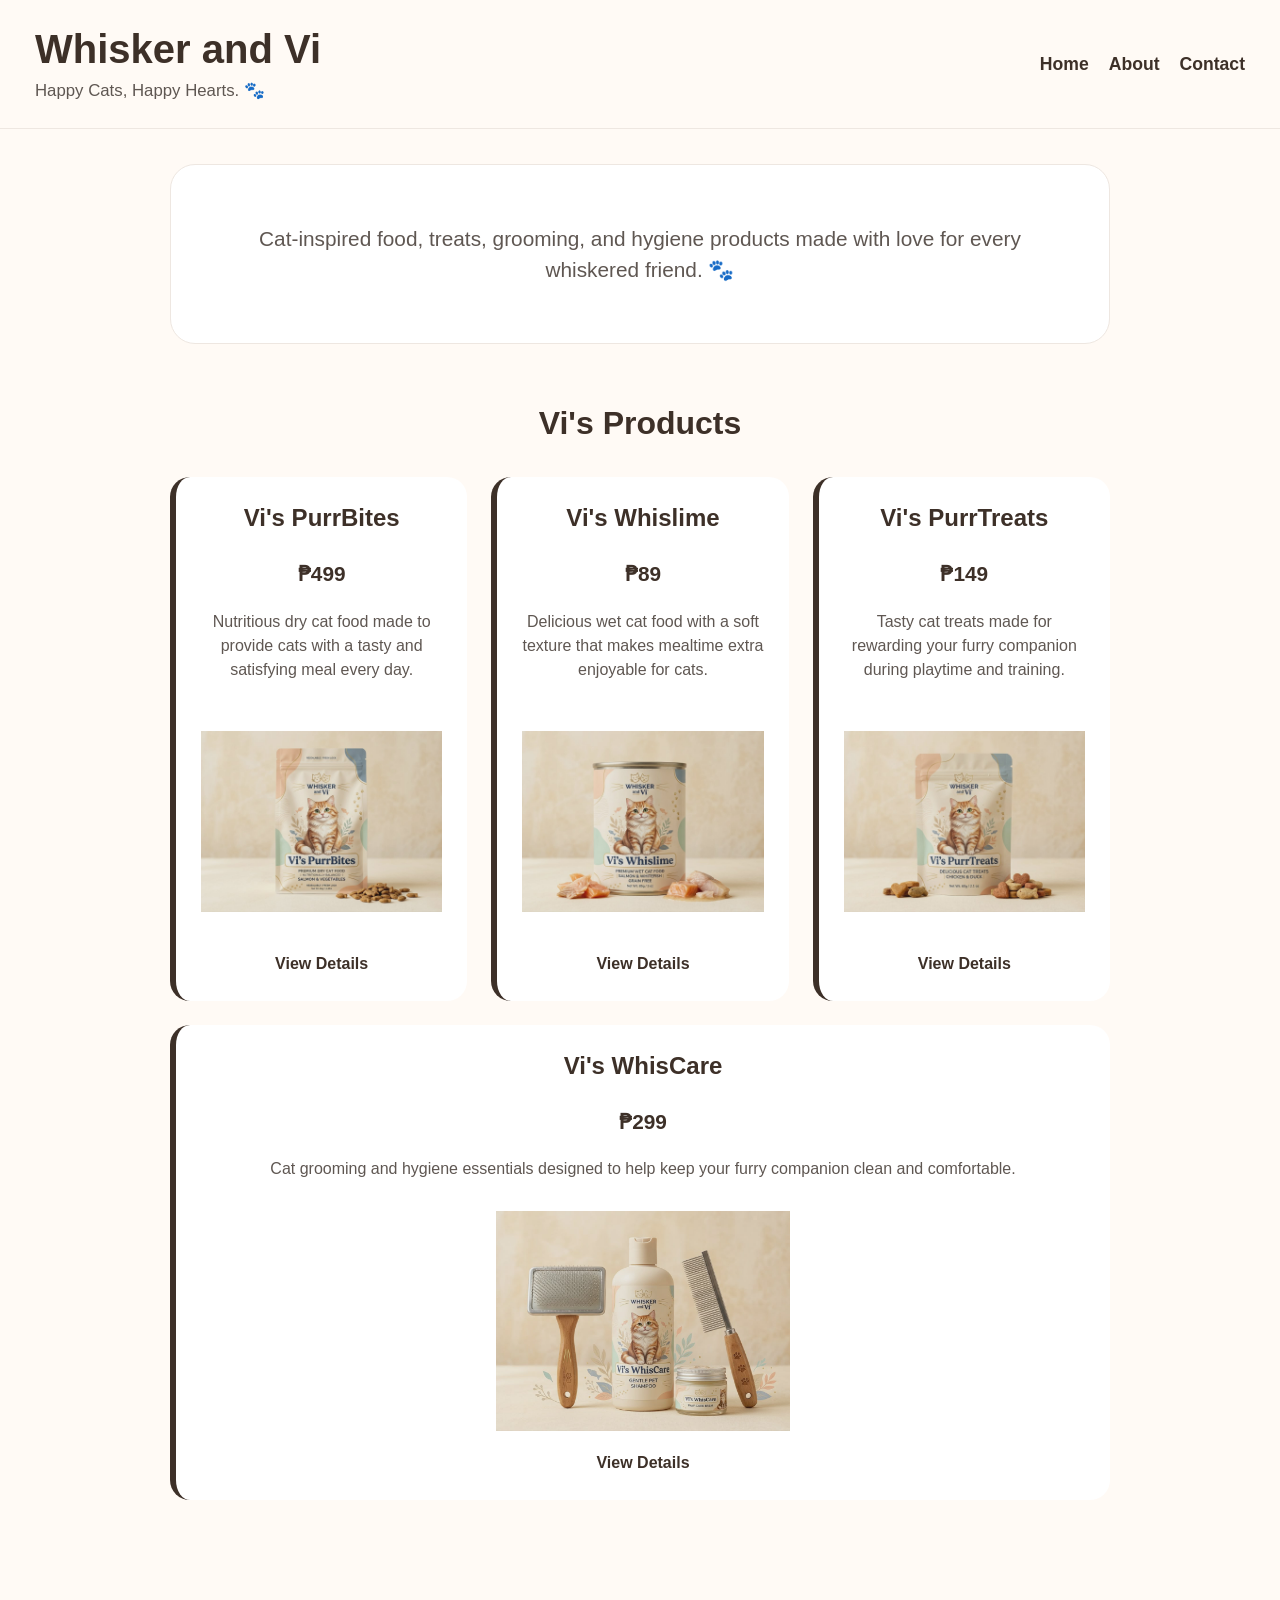
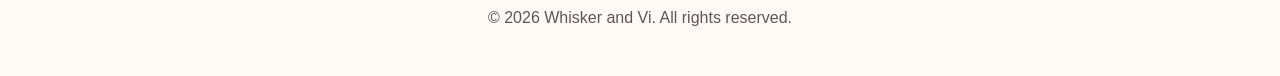
==== commit f434a3b6: "Improve responsive shop layout" ====
--- a/index.html
+++ b/index.html
@@ -10,7 +10,7 @@
     <link rel="stylesheet" href="style.css">
 </head>
 
-<body>
+<body class="home-page">
 
     <header class="site-header">
 
@@ -49,16 +49,13 @@
 
             <h2>Vi's Products</h2>
 
-
-            <!-- FLEXBOX PRODUCT GRID -->
-
             <div class="product-grid">
 
                 <article class="product-card">
 
                     <h3>Vi's PurrBites</h3>
 
-                    <p>₱499</p>
+                    <p class="product-price">₱499</p>
 
                     <p>
                         Nutritious dry cat food made to provide cats with
@@ -70,10 +67,7 @@
                         alt="A bag of Vi's PurrBites dry cat food"
                     >
 
-                    <a
-                        href="products/purrbites.html"
-                        class="view-details"
-                    >
+                    <a href="products/purrbites.html">
                         View Details
                     </a>
 
@@ -84,7 +78,7 @@
 
                     <h3>Vi's Whislime</h3>
 
-                    <p>₱89</p>
+                    <p class="product-price">₱89</p>
 
                     <p>
                         Delicious wet cat food with a soft texture that
@@ -96,10 +90,7 @@
                         alt="A can of Vi's Whislime wet cat food"
                     >
 
-                    <a
-                        href="products/whislime.html"
-                        class="view-details"
-                    >
+                    <a href="products/whislime.html">
                         View Details
                     </a>
 
@@ -110,7 +101,7 @@
 
                     <h3>Vi's PurrTreats</h3>
 
-                    <p>₱149</p>
+                    <p class="product-price">₱149</p>
 
                     <p>
                         Tasty cat treats made for rewarding your furry
@@ -122,10 +113,7 @@
                         alt="A package of Vi's PurrTreats cat treats"
                     >
 
-                    <a
-                        href="products/purrtreats.html"
-                        class="view-details"
-                    >
+                    <a href="products/purrtreats.html">
                         View Details
                     </a>
 
@@ -136,7 +124,7 @@
 
                     <h3>Vi's WhisCare</h3>
 
-                    <p>₱299</p>
+                    <p class="product-price">₱299</p>
 
                     <p>
                         Cat grooming and hygiene essentials designed to
@@ -148,10 +136,7 @@
                         alt="Vi's WhisCare cat grooming and hygiene products"
                     >
 
-                    <a
-                        href="products/whiscare.html"
-                        class="view-details"
-                    >
+                    <a href="products/whiscare.html">
                         View Details
                     </a>
 
--- a/style.css
+++ b/style.css
@@ -1,6 +1,6 @@
-/* =========================================
-   1. VARIABLES
-   ========================================= */
+/* ========================================
+   VARIABLES
+   ======================================== */
 
 :root {
     --brand-color: #3d3028;
@@ -12,69 +12,91 @@
 }
 
 
-/* =========================================
-   2. BASE STYLES
-   ========================================= */
+/* ========================================
+   RESET / BASE STYLES
+   ======================================== */
 
 * {
     box-sizing: border-box;
 }
 
+html {
+    width: 100%;
+    overflow-x: hidden;
+}
+
 body {
     margin: 0;
+    width: 100%;
     font-family: Arial, Helvetica, sans-serif;
     line-height: 1.5;
     color: var(--dark-ink);
     background-color: var(--light-background);
+    overflow-x: hidden;
 }
 
 img {
+    display: block;
     max-width: 100%;
     height: auto;
 }
 
-a {
-    text-decoration: none;
-}
-
-
-/* =========================================
-   3. HEADER AND NAVIGATION
-   ========================================= */
+
+/* ========================================
+   HEADER
+   ======================================== */
 
 .site-header {
+    width: 100%;
+
     display: flex;
     justify-content: space-between;
     align-items: center;
-    padding: 24px 35px 20px;
+
+    padding: 25px 35px;
+
+    background-color: var(--light-background);
     border-bottom: 1px solid var(--soft-border);
-    background-color: var(--light-background);
-}
-
-
-/* SHOP NAME + TAGLINE */
+}
+
+
+/* SHOP NAME */
 
 .header-brand {
     text-align: left;
+    min-width: 0;
 }
 
 .header-brand h1 {
     margin: 0;
+
     font-size: 2.5rem;
+    line-height: 1.2;
+
     color: var(--dark-ink);
 }
 
 .header-brand p {
     margin: 5px 0 0;
+
     color: var(--muted-grey);
-}
-
-
-/* NAVIGATION */
+    font-size: 1.05rem;
+}
+
+
+/* ========================================
+   NAVIGATION
+   ======================================== */
+
+.site-header nav {
+    flex-shrink: 0;
+}
 
 .site-header nav ul {
     display: flex;
+    align-items: center;
     gap: 20px;
+
     list-style: none;
     padding: 0;
     margin: 0;
@@ -82,88 +104,105 @@
 
 .site-header nav a {
     color: var(--dark-ink);
+    text-decoration: none;
     font-weight: bold;
-    padding: 8px 4px;
+    font-size: 1.1rem;
 }
 
 .site-header nav a:hover {
-    text-decoration: underline;
-}
-
-
-/* =========================================
-   4. MAIN
-   ========================================= */
+    color: #75685f;
+}
+
+
+/* ========================================
+   MAIN BASE
+   ======================================== */
 
 main {
+    width: 100%;
+}
+
+
+/* ========================================
+   HOME PAGE
+   ======================================== */
+
+.home-page {
+    text-align: center;
+}
+
+.home-page main {
+    width: 100%;
     max-width: 1000px;
+
     margin: 0 auto;
-    padding: 35px 20px 60px;
-    text-align: center;
-}
-
-main > p {
-    margin: 0 auto 35px;
-    color: var(--muted-grey);
-    font-size: 1.05rem;
-}
-
-main h2 {
-    margin: 0 0 28px;
-    color: var(--dark-ink);
-}
-
-
-/* =========================================
-   5. FLEXBOX CENTERED HERO
-   ========================================= */
+    padding: 35px 30px 60px;
+}
+
+
+/* ========================================
+   HERO / INTRO
+   ======================================== */
 
 .hero-banner {
+    width: 100%;
     min-height: 180px;
-    margin: 0 auto 40px;
-    padding: 25px 35px;
 
     display: flex;
     justify-content: center;
     align-items: center;
 
+    margin: 0 auto 55px;
+    padding: 30px;
+
     background-color: var(--white);
     border: 1px solid var(--soft-border);
-    border-radius: 18px;
-    box-shadow: 0 5px 15px rgba(61, 48, 40, 0.08);
-
+    border-radius: 25px;
+
+    text-align: center;
+}
+
+.hero-banner p {
+    max-width: 800px;
+
+    margin: 0;
+
+    font-size: 1.3rem;
     color: var(--muted-grey);
-    text-align: center;
-}
-
-.hero-banner p {
-    max-width: 650px;
-    margin: 0;
-    font-size: 1.08rem;
-}
-
-
-/* =========================================
-   6. PRODUCT GRID
-   ========================================= */
-
-/*
-   Flexbox makes the product cards responsive.
-   Cards wrap automatically when there is not
-   enough horizontal space.
-*/
+}
+
+
+/* ========================================
+   PRODUCT SECTION
+   ======================================== */
+
+.home-page h2 {
+    margin-top: 40px;
+    margin-bottom: 30px;
+
+    font-size: 2rem;
+    color: var(--dark-ink);
+}
+
+
+/* ========================================
+   PRODUCT GRID
+   ======================================== */
 
 .product-grid {
+    width: 100%;
+
     display: flex;
     flex-wrap: wrap;
     gap: 24px;
+
     align-items: stretch;
 }
 
 
-/* =========================================
-   7. PRODUCT CARDS
-   ========================================= */
+/* ========================================
+   PRODUCT CARD
+   ======================================== */
 
 .product-card {
     flex: 1 1 240px;
@@ -171,105 +210,314 @@
     display: flex;
     flex-direction: column;
 
-    padding: 22px 20px;
+    min-width: 0;
+
+    padding: 25px;
 
     background-color: var(--white);
-    border-radius: 18px;
-    border-left: 5px solid var(--brand-color);
-    box-shadow: 0 5px 15px rgba(61, 48, 40, 0.10);
+
+    border-radius: 20px;
+    border-left: 6px solid var(--brand-color);
 
     text-align: center;
 }
 
 .product-card h3 {
-    margin: 0 0 12px;
-    font-size: 1.25rem;
-    color: var(--brand-color);
+    margin-top: 0;
+    margin-bottom: 15px;
+
+    font-size: 1.5rem;
+    line-height: 1.3;
+
+    color: var(--dark-ink);
 }
 
 .product-card p {
-    margin: 8px 0;
+    margin: 10px 0;
+
     color: var(--muted-grey);
 }
 
-
-/* PRODUCT IMAGE */
+.product-card .product-price {
+    font-size: 1.3rem;
+    font-weight: bold;
+    color: var(--dark-ink);
+}
+
+
+/* ========================================
+   PRODUCT IMAGE ON HOME
+   ======================================== */
 
 .product-card img {
-    width: 185px;
-    height: 185px;
-    object-fit: cover;
+    width: 100%;
+    max-width: 300px;
+    height: 220px;
+
+    object-fit: contain;
+
+    margin: 20px auto;
+}
+
+
+/* ========================================
+   PRODUCT LINK
+   ======================================== */
+
+.product-card a {
+    margin-top: auto;
+
+    color: var(--dark-ink);
+    font-weight: bold;
+    text-decoration: none;
+}
+
+.product-card a:hover {
+    text-decoration: underline;
+}
+
+
+/* ========================================
+   ABOUT PAGE
+   ======================================== */
+
+.about-page {
+    text-align: center;
+}
+
+.about-page main {
+    width: 100%;
+    max-width: 900px;
+
+    margin: 0 auto;
+    padding: 40px 30px 60px;
+}
+
+.about-section {
+    width: 100%;
+    margin-bottom: 55px;
+}
+
+.about-section:last-child {
+    margin-bottom: 0;
+}
+
+.about-page h2 {
+    margin-top: 0;
+    margin-bottom: 10px;
+
+    font-size: 2rem;
+}
+
+.about-page h3 {
+    margin: 0 0 20px;
+
+    font-size: 1.3rem;
+}
+
+.about-page p {
+    max-width: 700px;
+
+    margin: 15px auto;
+
+    line-height: 1.6;
+    color: var(--muted-grey);
+}
+
+.about-page .owner-image {
+    width: 400px;
+    max-width: 100%;
+    height: 300px;
+
+    object-fit: contain;
+
+    margin: 25px auto;
+
+    border-radius: 15px;
+}
+
+
+/* ========================================
+   CONTACT PAGE
+   ======================================== */
+
+.contact-page {
+    text-align: center;
+}
+
+.contact-page main {
+    width: 100%;
+    max-width: 700px;
+
+    margin: 0 auto;
+    padding: 40px 30px 60px;
+
+    text-align: left;
+}
+
+.contact-page main > h1,
+.contact-page main > h2,
+.contact-page main > p {
+    text-align: center;
+}
+
+.contact-page main > p {
+    max-width: 600px;
+    margin: 0 auto 30px;
+
+    color: var(--muted-grey);
+}
+
+
+/* FORM */
+
+.contact-page fieldset {
+    width: 100%;
+
+    margin: 0;
+    padding: 25px;
+
+    border: 1px solid var(--soft-border);
+    border-radius: 15px;
+
+    background-color: var(--white);
+}
+
+.contact-page legend {
+    padding: 0 10px;
+
+    font-size: 1.3rem;
+    font-weight: bold;
+
+    color: var(--dark-ink);
+}
+
+.contact-page label {
     display: block;
-    margin: 20px auto;
-    border-radius: 10px;
-}
-
-
-/* =========================================
-   8. PRODUCT BUTTON
-   ========================================= */
-
-.view-details {
-    display: inline-block;
-    align-self: center;
-
-    margin-top: auto;
-    padding: 10px 16px;
-
+
+    margin-top: 15px;
+    margin-bottom: 5px;
+
+    font-weight: bold;
+}
+
+.contact-page input,
+.contact-page select,
+.contact-page textarea {
+    display: block;
+
+    width: 100%;
+    max-width: 100%;
+
+    padding: 10px;
+
+    font-family: Arial, Helvetica, sans-serif;
+    font-size: 16px;
+
+    border: 1px solid var(--soft-border);
+    border-radius: 6px;
+}
+
+.contact-page textarea {
+    min-height: 150px;
+    resize: vertical;
+}
+
+.contact-page button {
+    margin-top: 20px;
+    padding: 12px 25px;
+
+    font-size: 16px;
+    font-weight: bold;
+
+    color: var(--white);
     background-color: var(--brand-color);
-    color: var(--white);
-
-    border-radius: 7px;
-    font-weight: bold;
-}
-
-.view-details:hover {
-    background-color: var(--muted-grey);
-}
-
-
-/* =========================================
-   9. PRODUCT DETAIL PAGES
-   ========================================= */
+
+    border: none;
+    border-radius: 6px;
+
+    cursor: pointer;
+}
+
+.contact-page button:hover {
+    opacity: 0.9;
+}
+
+.contact-page input:focus,
+.contact-page select:focus,
+.contact-page textarea:focus {
+    outline: 3px solid #d8cfc8;
+    outline-offset: 2px;
+}
+
+
+/* ========================================
+   PRODUCT DETAIL PAGES
+   ======================================== */
+
+.product-page {
+    width: 100%;
+    max-width: 1000px;
+
+    margin: 0 auto;
+    padding: 40px 30px 60px;
+
+    text-align: center;
+}
 
 .product-container {
-    max-width: 650px;
-    margin: 0 auto 35px;
-    text-align: center;
-}
-
+    width: 100%;
+    max-width: 700px;
+
+    margin: 0 auto;
+    padding: 30px;
+
+    background-color: var(--white);
+
+    border: 1px solid var(--soft-border);
+    border-radius: 20px;
+}
+
+.product-container h1,
 .product-container h2 {
-    color: var(--dark-ink);
+    margin-top: 0;
+}
+
+.product-container p {
+    color: var(--muted-grey);
 }
 
 .product-image {
-    width: 185px;
-    height: 185px;
-    object-fit: cover;
-    display: block;
-    margin: 20px auto;
-    border-radius: 10px;
+    width: 500px;
+    max-width: 100%;
+    height: auto;
+
+    margin: 25px auto;
+
+    border-radius: 15px;
 }
 
 .product-description {
     max-width: 600px;
-    margin: 0 auto;
-    color: var(--muted-grey);
-}
-
-
-/* =========================================
-   10. ORDER FORM
-   ========================================= */
+    margin: 20px auto 0;
+}
+
+
+/* ========================================
+   ORDER FORM
+   ======================================== */
 
 .order-form {
+    width: 100%;
     max-width: 600px;
-    margin: 30px auto;
+
+    margin: 40px auto 0;
     padding: 25px;
 
-    background-color: var(--white);
+    background-color: var(--light-background);
+
+    border: 1px solid var(--soft-border);
     border-radius: 15px;
-    box-shadow: 0 5px 15px rgba(61, 48, 40, 0.08);
 
     text-align: left;
 }
@@ -279,151 +527,356 @@
     text-align: center;
 }
 
-.order-form h2 {
-    color: var(--dark-ink);
-}
-
 .order-form > p {
     color: var(--muted-grey);
 }
 
-.form-group {
-    margin-bottom: 20px;
-}
-
-label {
+.order-form label {
     display: block;
-    margin: 10px 0 5px;
+
+    margin-top: 15px;
+    margin-bottom: 5px;
+
     font-weight: bold;
 }
 
-.choice-label {
-    display: inline;
-    font-weight: normal;
-    margin-left: 5px;
-    margin-right: 12px;
-}
-
-
-/* =========================================
-   11. FIELDSET AND LEGEND
-   ========================================= */
-
-fieldset {
-    margin-bottom: 20px;
-    padding: 20px;
-
-    border: 1px solid var(--soft-border);
-    border-radius: 12px;
-}
-
-legend {
-    padding: 0 8px;
-    color: var(--brand-color);
-    font-weight: bold;
-}
-
-
-/* =========================================
-   12. FORM INPUTS
-   ========================================= */
-
-input,
-textarea,
-select {
-    width: 100%;
-    padding: 12px;
+.order-form input,
+.order-form select,
+.order-form textarea {
+    display: block;
+
+    width: 100%;
+    max-width: 100%;
+
+    padding: 10px;
+
+    font-family: Arial, Helvetica, sans-serif;
+    font-size: 16px;
 
     border: 1px solid var(--soft-border);
     border-radius: 6px;
-
-    font-family: inherit;
-    font-size: 1rem;
-}
-
-input[type="radio"],
-input[type="checkbox"] {
-    width: auto;
-}
-
-
-/* KEYBOARD FOCUS STATE */
-
-input:focus,
-textarea:focus,
-select:focus {
-    outline: 3px solid var(--brand-color);
-    outline-offset: 2px;
-}
-
-textarea {
+}
+
+.order-form textarea {
     min-height: 120px;
     resize: vertical;
 }
 
-
-/* =========================================
-   13. BUTTONS
-   ========================================= */
-
-button {
-    display: block;
-    margin: 20px auto 0;
-    padding: 12px 20px;
+.order-form button {
+    margin-top: 20px;
+    padding: 12px 25px;
+
+    color: var(--white);
+    background-color: var(--brand-color);
 
     border: none;
-    border-radius: 7px;
-
-    background-color: var(--brand-color);
-    color: var(--white);
+    border-radius: 6px;
 
     font-weight: bold;
+
     cursor: pointer;
 }
 
-button:hover {
-    background-color: var(--muted-grey);
-}
-
-
-/* =========================================
-   14. ABOUT PAGE
-   ========================================= */
-
-.about-section {
-    max-width: 700px;
-    margin: 0 auto 40px;
+
+/* ========================================
+   FOOTER
+   ======================================== */
+
+footer {
+    width: 100%;
+
+    padding: 30px 20px;
+
     text-align: center;
-}
-
-.about-section h3 {
-    color: var(--dark-ink);
-}
-
-.about-text {
-    max-width: 650px;
-    margin: 0 auto 20px;
     color: var(--muted-grey);
 }
 
-.owner-image {
-    width: 185px;
-    height: 185px;
-    object-fit: cover;
-    display: block;
-    margin: 20px auto;
-    border-radius: 10px;
-}
-
-
-/* =========================================
-   15. RESPONSIVE HEADER ONLY
-   ========================================= */
+
+/* ========================================
+   MOBILE RESPONSIVE
+   ======================================== */
 
 @media (max-width: 600px) {
 
+    /* ------------------------------------
+       HEADER
+       ------------------------------------ */
+
     .site-header {
-        padding: 20px 12px;
+        flex-direction: column;
+        justify-content: center;
+        align-items: center;
+
+        width: 100%;
+
+        padding: 20px 20px;
+
+        text-align: center;
+    }
+
+    .header-brand {
+        width: 100%;
+
+        text-align: center;
+    }
+
+    .header-brand h1 {
+        font-size: 2rem;
+        line-height: 1.2;
+    }
+
+    .header-brand p {
+        margin-top: 8px;
+
+        font-size: 0.95rem;
+    }
+
+    .site-header nav {
+        width: 100%;
+
+        margin-top: 15px;
+    }
+
+    .site-header nav ul {
+        justify-content: center;
+        flex-wrap: wrap;
+
+        gap: 12px 18px;
+    }
+
+    .site-header nav a {
+        font-size: 1rem;
+    }
+
+
+    /* ------------------------------------
+       HOME PAGE
+       ------------------------------------ */
+
+    .home-page main {
+        width: 100%;
+        max-width: 100%;
+
+        margin: 0 auto;
+
+        padding: 30px 20px 50px;
+    }
+
+    .hero-banner {
+        width: 100%;
+
+        min-height: 160px;
+
+        margin: 0 auto 45px;
+        padding: 25px 20px;
+
+        border-radius: 22px;
+    }
+
+    .hero-banner p {
+        font-size: 1.05rem;
+    }
+
+    .home-page h2 {
+        margin-top: 35px;
+        margin-bottom: 25px;
+
+        font-size: 1.8rem;
+    }
+
+
+    /* ------------------------------------
+       PRODUCT GRID
+       ------------------------------------ */
+
+    .product-grid {
+        width: 100%;
+
+        display: flex;
+        flex-direction: column;
+
+        gap: 24px;
+    }
+
+    .product-card {
+        width: 100%;
+        min-width: 0;
+
+        flex: none;
+
+        padding: 25px 20px;
+
+        border-radius: 20px;
+    }
+
+    .product-card h3 {
+        font-size: 1.4rem;
+    }
+
+    .product-card p {
+        font-size: 1rem;
+    }
+
+    .product-card img {
+        width: 100%;
+        max-width: 280px;
+        height: 220px;
+
+        margin: 20px auto;
+    }
+
+
+    /* ------------------------------------
+       ABOUT PAGE
+       ------------------------------------ */
+
+    .about-page main {
+        width: 100%;
+        max-width: 100%;
+
+        margin: 0 auto;
+
+        padding: 30px 20px 50px;
+    }
+
+    .about-section {
+        margin-bottom: 45px;
+    }
+
+    .about-page h2 {
+        font-size: 1.8rem;
+    }
+
+    .about-page h3 {
+        font-size: 1.2rem;
+    }
+
+    .about-page p {
+        width: 100%;
+        max-width: 700px;
+
+        font-size: 1rem;
+    }
+
+    .about-page .owner-image {
+        width: 100%;
+        max-width: 400px;
+        height: auto;
+
+        margin: 25px auto;
+    }
+
+
+    /* ------------------------------------
+       CONTACT PAGE
+       ------------------------------------ */
+
+    .contact-page main {
+        width: 100%;
+        max-width: 100%;
+
+        margin: 0 auto;
+
+        padding: 30px 20px 50px;
+    }
+
+    .contact-page main > h2 {
+        font-size: 1.8rem;
+    }
+
+    .contact-page fieldset {
+        width: 100%;
+
+        padding: 20px 15px;
+    }
+
+    .contact-page input,
+    .contact-page select,
+    .contact-page textarea {
+        width: 100%;
+    }
+
+
+    /* ------------------------------------
+       PRODUCT DETAIL PAGE
+       ------------------------------------ */
+
+    .product-page {
+        width: 100%;
+        max-width: 100%;
+
+        margin: 0 auto;
+
+        padding: 30px 20px 50px;
+    }
+
+    .product-container {
+        width: 100%;
+
+        padding: 25px 20px;
+
+        border-radius: 18px;
+    }
+
+    .product-container h2 {
+        font-size: 1.7rem;
+    }
+
+    .product-image {
+        width: 100%;
+        max-width: 400px;
+
+        margin: 20px auto;
+    }
+
+    .product-description {
+        font-size: 1rem;
+    }
+
+
+    /* ------------------------------------
+       ORDER FORM
+       ------------------------------------ */
+
+    .order-form {
+        width: 100%;
+
+        margin-top: 30px;
+        padding: 20px 15px;
+
+        border-radius: 15px;
+    }
+
+    .order-form h2 {
+        font-size: 1.5rem;
+    }
+
+    .order-form input,
+    .order-form select,
+    .order-form textarea {
+        width: 100%;
+    }
+
+
+    /* ------------------------------------
+       FOOTER
+       ------------------------------------ */
+
+    footer {
+        padding: 25px 20px;
+    }
+}
+
+
+/* ========================================
+   VERY SMALL PHONES
+   ======================================== */
+
+@media (max-width: 380px) {
+
+    .site-header {
+        padding-left: 15px;
+        padding-right: 15px;
     }
 
     .header-brand h1 {
@@ -431,25 +884,42 @@
     }
 
     .header-brand p {
-        font-size: 0.85rem;
+        font-size: 0.9rem;
     }
 
     .site-header nav ul {
-        gap: 10px;
+        gap: 10px 14px;
     }
 
     .site-header nav a {
-        font-size: 0.9rem;
-        padding: 5px 2px;
-    }
-
-    main {
-        padding-left: 10px;
-        padding-right: 10px;
+        font-size: 0.95rem;
+    }
+
+    .home-page main,
+    .about-page main,
+    .contact-page main,
+    .product-page {
+        padding-left: 15px;
+        padding-right: 15px;
     }
 
     .hero-banner {
-        min-height: 160px;
-        padding: 20px;
+        padding-left: 15px;
+        padding-right: 15px;
+    }
+
+    .product-card {
+        padding-left: 15px;
+        padding-right: 15px;
+    }
+
+    .product-container {
+        padding-left: 15px;
+        padding-right: 15px;
+    }
+
+    .order-form {
+        padding-left: 12px;
+        padding-right: 12px;
     }
 }
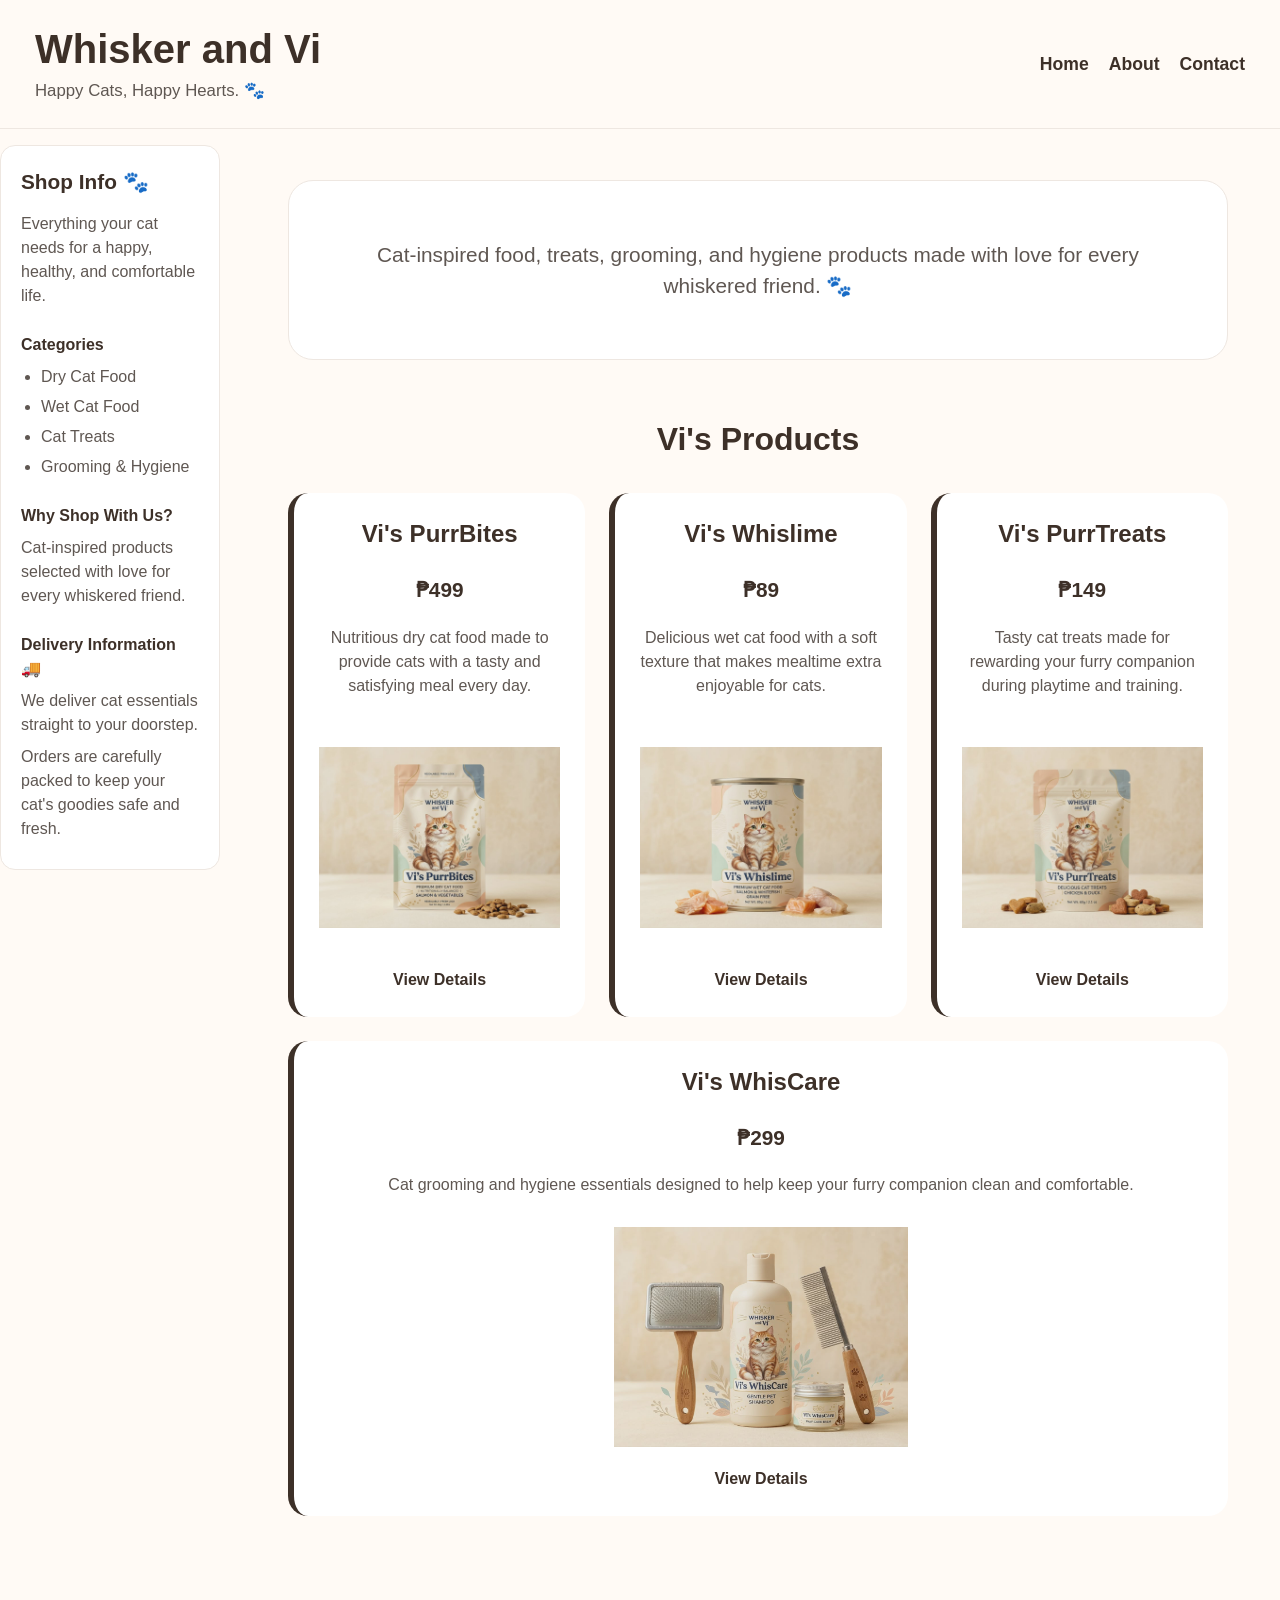
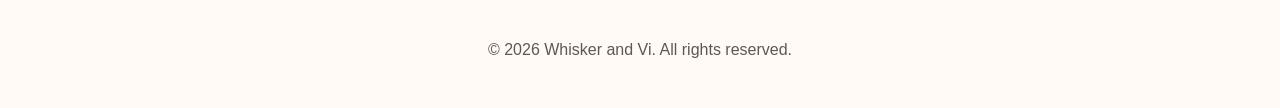
==== commit 3d951d99: "Add grid layout and shop header image" ====
--- a/index.html
+++ b/index.html
@@ -12,150 +12,186 @@
 
 <body class="home-page">
 
-    <header class="site-header">
+    <div class="page">
 
-        <div class="header-brand">
+        <header class="site-header">
 
-            <h1>Whisker and Vi</h1>
+            <div class="header-brand">
 
-            <p>Happy Cats, Happy Hearts. 🐾</p>
+                <h1>Whisker and Vi</h1>
 
-        </div>
-
-        <nav>
-            <ul>
-                <li><a href="index.html">Home</a></li>
-                <li><a href="about.html">About</a></li>
-                <li><a href="contact.html">Contact</a></li>
-            </ul>
-        </nav>
-
-    </header>
-
-
-    <main>
-
-        <section class="hero-banner">
-
-            <p>
-                Cat-inspired food, treats, grooming, and hygiene products
-                made with love for every whiskered friend. 🐾
-            </p>
-
-        </section>
-
-
-        <section>
-
-            <h2>Vi's Products</h2>
-
-            <div class="product-grid">
-
-                <article class="product-card">
-
-                    <h3>Vi's PurrBites</h3>
-
-                    <p class="product-price">₱499</p>
-
-                    <p>
-                        Nutritious dry cat food made to provide cats with
-                        a tasty and satisfying meal every day.
-                    </p>
-
-                    <img
-                        src="purrbites.jpg"
-                        alt="A bag of Vi's PurrBites dry cat food"
-                    >
-
-                    <a href="products/purrbites.html">
-                        View Details
-                    </a>
-
-                </article>
-
-
-                <article class="product-card">
-
-                    <h3>Vi's Whislime</h3>
-
-                    <p class="product-price">₱89</p>
-
-                    <p>
-                        Delicious wet cat food with a soft texture that
-                        makes mealtime extra enjoyable for cats.
-                    </p>
-
-                    <img
-                        src="whislime.jpg"
-                        alt="A can of Vi's Whislime wet cat food"
-                    >
-
-                    <a href="products/whislime.html">
-                        View Details
-                    </a>
-
-                </article>
-
-
-                <article class="product-card">
-
-                    <h3>Vi's PurrTreats</h3>
-
-                    <p class="product-price">₱149</p>
-
-                    <p>
-                        Tasty cat treats made for rewarding your furry
-                        companion during playtime and training.
-                    </p>
-
-                    <img
-                        src="purrtreats.jpg"
-                        alt="A package of Vi's PurrTreats cat treats"
-                    >
-
-                    <a href="products/purrtreats.html">
-                        View Details
-                    </a>
-
-                </article>
-
-
-                <article class="product-card">
-
-                    <h3>Vi's WhisCare</h3>
-
-                    <p class="product-price">₱299</p>
-
-                    <p>
-                        Cat grooming and hygiene essentials designed to
-                        help keep your furry companion clean and comfortable.
-                    </p>
-
-                    <img
-                        src="whiscare.jpg"
-                        alt="Vi's WhisCare cat grooming and hygiene products"
-                    >
-
-                    <a href="products/whiscare.html">
-                        View Details
-                    </a>
-
-                </article>
+                <p>Happy Cats, Happy Hearts. 🐾</p>
 
             </div>
 
-        </section>
+            <nav>
+                <ul>
+                    <li><a href="index.html">Home</a></li>
+                    <li><a href="about.html">About</a></li>
+                    <li><a href="contact.html">Contact</a></li>
+                </ul>
+            </nav>
 
-    </main>
+        </header>
 
 
-    <footer>
+        <aside>
 
-        <p>
-            &copy; 2026 Whisker and Vi. All rights reserved.
-        </p>
+            <h2>Shop Info 🐾</h2>
 
-    </footer>
+            <p>
+                Everything your cat needs for a happy,
+                healthy, and comfortable life.
+            </p>
+
+            <h3>Categories</h3>
+
+            <ul>
+                <li>Dry Cat Food</li>
+                <li>Wet Cat Food</li>
+                <li>Cat Treats</li>
+                <li>Grooming &amp; Hygiene</li>
+            </ul>
+
+            <h3>Why Shop With Us?</h3>
+
+            <p>
+                Cat-inspired products selected with
+                love for every whiskered friend.
+            </p>
+
+            <h3>Delivery Information 🚚</h3>
+            <p>We deliver cat essentials straight to your doorstep.</p>
+            <p>Orders are carefully packed to keep your cat's goodies safe and fresh.</p>
+
+        </aside>
+
+
+        <main>
+
+            <section class="hero-banner">
+
+                <p>
+                    Cat-inspired food, treats, grooming, and hygiene products
+                    made with love for every whiskered friend. 🐾
+                </p>
+
+            </section>
+
+
+            <section>
+
+                <h2>Vi's Products</h2>
+
+                <div class="product-grid">
+
+                    <article class="product-card">
+
+                        <h3>Vi's PurrBites</h3>
+
+                        <p class="product-price">₱499</p>
+
+                        <p>
+                            Nutritious dry cat food made to provide cats with
+                            a tasty and satisfying meal every day.
+                        </p>
+
+                        <img
+                            src="purrbites.jpg"
+                            alt="A bag of Vi's PurrBites dry cat food"
+                        >
+
+                        <a href="products/purrbites.html">
+                            View Details
+                        </a>
+
+                    </article>
+
+
+                    <article class="product-card">
+
+                        <h3>Vi's Whislime</h3>
+
+                        <p class="product-price">₱89</p>
+
+                        <p>
+                            Delicious wet cat food with a soft texture that
+                            makes mealtime extra enjoyable for cats.
+                        </p>
+
+                        <img
+                            src="whislime.jpg"
+                            alt="A can of Vi's Whislime wet cat food"
+                        >
+
+                        <a href="products/whislime.html">
+                            View Details
+                        </a>
+
+                    </article>
+
+
+                    <article class="product-card">
+
+                        <h3>Vi's PurrTreats</h3>
+
+                        <p class="product-price">₱149</p>
+
+                        <p>
+                            Tasty cat treats made for rewarding your furry
+                            companion during playtime and training.
+                        </p>
+
+                        <img
+                            src="purrtreats.jpg"
+                            alt="A package of Vi's PurrTreats cat treats"
+                        >
+
+                        <a href="products/purrtreats.html">
+                            View Details
+                        </a>
+
+                    </article>
+
+
+                    <article class="product-card">
+
+                        <h3>Vi's WhisCare</h3>
+
+                        <p class="product-price">₱299</p>
+
+                        <p>
+                            Cat grooming and hygiene essentials designed to
+                            help keep your furry companion clean and comfortable.
+                        </p>
+
+                        <img
+                            src="whiscare.jpg"
+                            alt="Vi's WhisCare cat grooming and hygiene products"
+                        >
+
+                        <a href="products/whiscare.html">
+                            View Details
+                        </a>
+
+                    </article>
+
+                </div>
+
+            </section>
+
+        </main>
+
+
+        <footer>
+
+            <p>
+                &copy; 2026 Whisker and Vi. All rights reserved.
+            </p>
+
+        </footer>
+
+    </div>
 
 </body>
 
--- a/style.css
+++ b/style.css
@@ -43,6 +43,102 @@
 
 
 /* ========================================
+   PAGE GRID LAYOUT
+   ======================================== */
+
+.page {
+    display: grid;
+
+    grid-template-columns: 220px minmax(0, 1fr);
+
+    grid-template-areas:
+        "masthead masthead"
+        "side     main"
+        "foot     foot";
+
+    gap: 16px;
+
+    width: 100%;
+    min-height: 100vh;
+}
+
+.page > header {
+    grid-area: masthead;
+}
+
+.page > aside {
+    grid-area: side;
+}
+
+.page > main {
+    grid-area: main;
+
+    width: 100%;
+    max-width: none;
+
+    margin: 0;
+    min-width: 0;
+}
+
+.page > footer {
+    grid-area: foot;
+}
+
+
+/* ========================================
+   SIDEBAR
+   ======================================== */
+
+.page > aside {
+    align-self: start;
+
+    padding: 20px;
+
+    background-color: var(--white);
+
+    border: 1px solid var(--soft-border);
+    border-radius: 15px;
+
+    text-align: left;
+}
+
+.page > aside h2 {
+    margin-top: 0;
+    margin-bottom: 15px;
+
+    font-size: 1.3rem;
+
+    color: var(--dark-ink);
+}
+
+.page > aside h3 {
+    margin-top: 25px;
+    margin-bottom: 8px;
+
+    font-size: 1rem;
+
+    color: var(--dark-ink);
+}
+
+.page > aside p {
+    margin: 8px 0;
+
+    color: var(--muted-grey);
+}
+
+.page > aside ul {
+    margin: 0;
+    padding-left: 20px;
+}
+
+.page > aside li {
+    margin-bottom: 6px;
+
+    color: var(--muted-grey);
+}
+
+
+/* ========================================
    HEADER
    ======================================== */
 
@@ -597,6 +693,30 @@
    ======================================== */
 
 @media (max-width: 600px) {
+
+    /* ------------------------------------
+       PAGE GRID
+       ------------------------------------ */
+
+    .page {
+        grid-template-columns: 1fr;
+
+        grid-template-areas:
+            "masthead"
+            "side"
+            "main"
+            "foot";
+
+        gap: 12px;
+    }
+
+    .page > aside {
+        width: 100%;
+        margin: 0;
+
+        padding: 18px;
+    }
+
 
     /* ------------------------------------
        HEADER
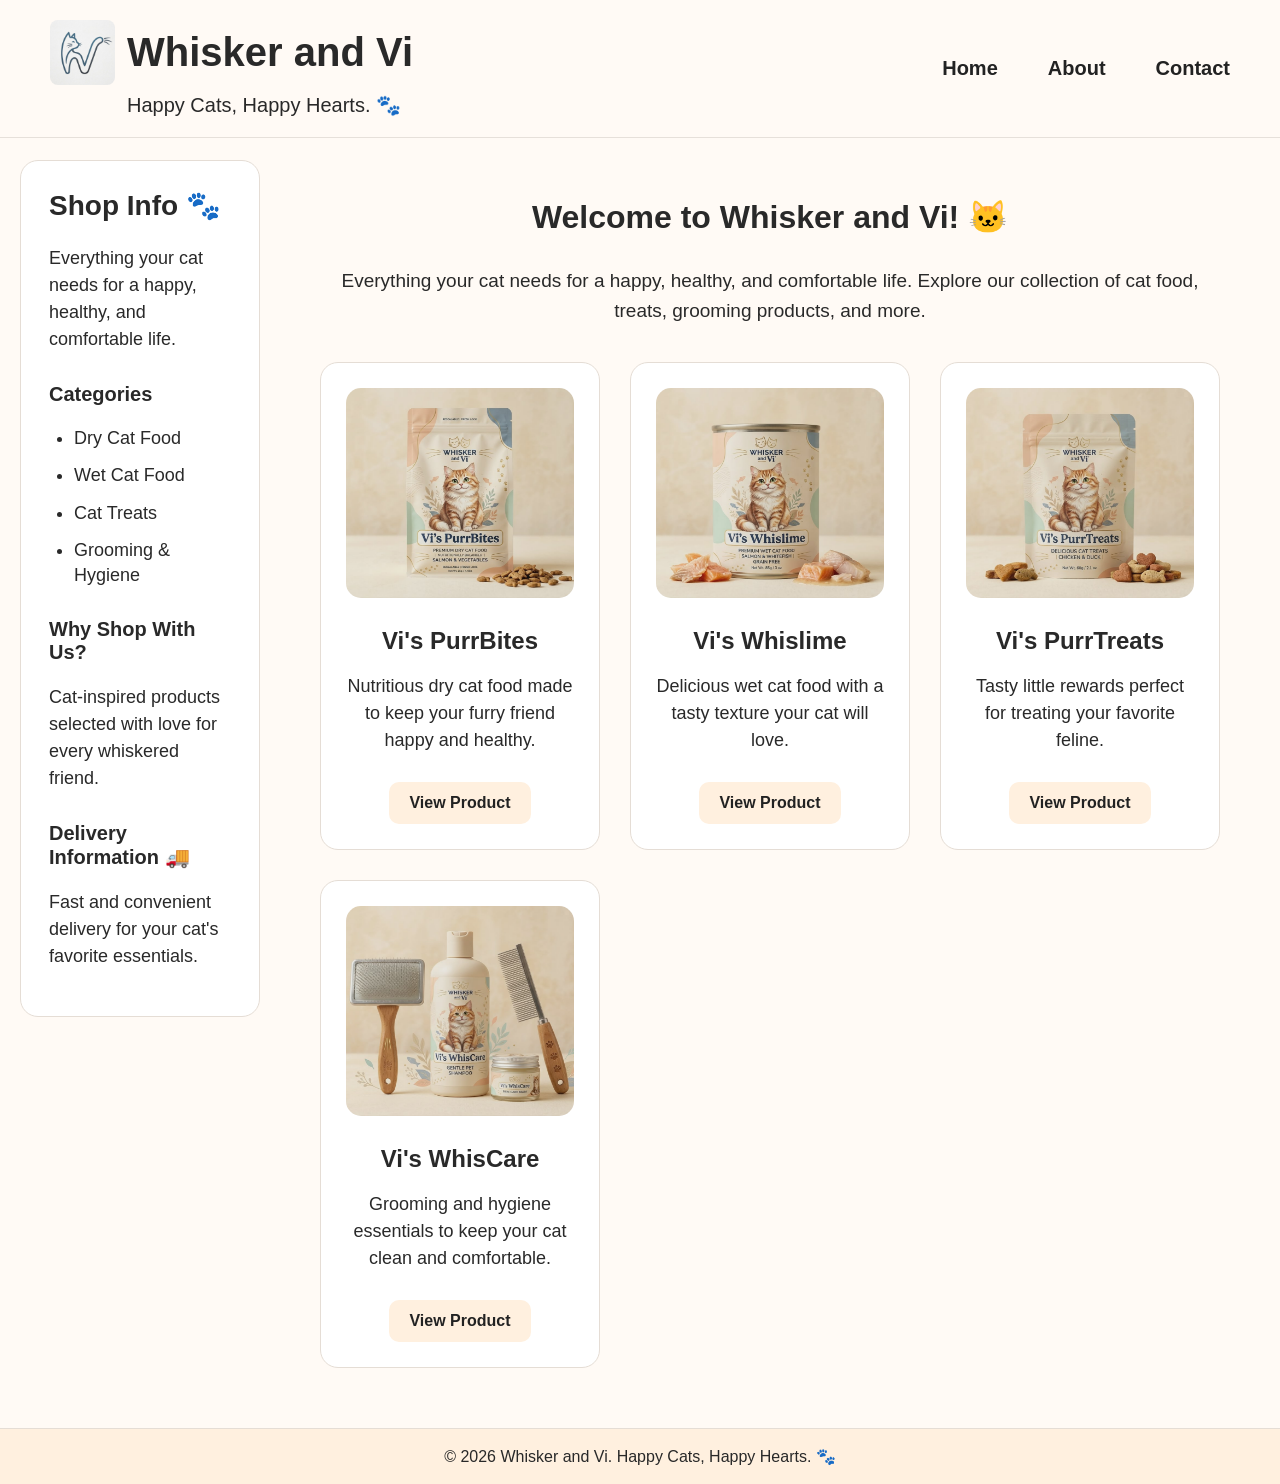
==== commit 30febad6: "Update Whisker and Vi website" ====
--- a/index.html
+++ b/index.html
@@ -5,194 +5,239 @@
     <meta charset="UTF-8">
     <meta name="viewport" content="width=device-width, initial-scale=1.0">
 
-    <title>Whisker and Vi | Home</title>
+    <title>Whisker and Vi</title>
 
     <link rel="stylesheet" href="style.css">
 </head>
 
+
 <body class="home-page">
 
-    <div class="page">
-
-        <header class="site-header">
-
-            <div class="header-brand">
+<div class="page">
+
+
+    <!-- HEADER -->
+    <header class="site-header">
+
+        <div class="header-brand">
+
+            <div class="brand-title">
+
+                <img
+                    src="wvlogo.jpg"
+                    alt="Whisker and Vi logo"
+                    class="site-logo"
+                >
 
                 <h1>Whisker and Vi</h1>
 
-                <p>Happy Cats, Happy Hearts. 🐾</p>
-
             </div>
 
-            <nav>
-                <ul>
-                    <li><a href="index.html">Home</a></li>
-                    <li><a href="about.html">About</a></li>
-                    <li><a href="contact.html">Contact</a></li>
-                </ul>
-            </nav>
-
-        </header>
-
-
-        <aside>
-
-            <h2>Shop Info 🐾</h2>
-
-            <p>
-                Everything your cat needs for a happy,
-                healthy, and comfortable life.
-            </p>
-
-            <h3>Categories</h3>
+            <p>Happy Cats, Happy Hearts. 🐾</p>
+
+        </div>
+
+
+        <!-- NAVIGATION -->
+        <nav>
 
             <ul>
-                <li>Dry Cat Food</li>
-                <li>Wet Cat Food</li>
-                <li>Cat Treats</li>
-                <li>Grooming &amp; Hygiene</li>
+
+                <li>
+                    <a href="index.html">Home</a>
+                </li>
+
+                <li>
+                    <a href="about.html">About</a>
+                </li>
+
+                <li>
+                    <a href="contact.html">Contact</a>
+                </li>
+
             </ul>
 
-            <h3>Why Shop With Us?</h3>
-
-            <p>
-                Cat-inspired products selected with
-                love for every whiskered friend.
-            </p>
-
-            <h3>Delivery Information 🚚</h3>
-            <p>We deliver cat essentials straight to your doorstep.</p>
-            <p>Orders are carefully packed to keep your cat's goodies safe and fresh.</p>
-
-        </aside>
-
-
-        <main>
-
-            <section class="hero-banner">
-
-                <p>
-                    Cat-inspired food, treats, grooming, and hygiene products
-                    made with love for every whiskered friend. 🐾
-                </p>
-
-            </section>
-
-
-            <section>
-
-                <h2>Vi's Products</h2>
-
-                <div class="product-grid">
-
-                    <article class="product-card">
-
-                        <h3>Vi's PurrBites</h3>
-
-                        <p class="product-price">₱499</p>
-
-                        <p>
-                            Nutritious dry cat food made to provide cats with
-                            a tasty and satisfying meal every day.
-                        </p>
-
-                        <img
-                            src="purrbites.jpg"
-                            alt="A bag of Vi's PurrBites dry cat food"
-                        >
-
-                        <a href="products/purrbites.html">
-                            View Details
-                        </a>
-
-                    </article>
-
-
-                    <article class="product-card">
-
-                        <h3>Vi's Whislime</h3>
-
-                        <p class="product-price">₱89</p>
-
-                        <p>
-                            Delicious wet cat food with a soft texture that
-                            makes mealtime extra enjoyable for cats.
-                        </p>
-
-                        <img
-                            src="whislime.jpg"
-                            alt="A can of Vi's Whislime wet cat food"
-                        >
-
-                        <a href="products/whislime.html">
-                            View Details
-                        </a>
-
-                    </article>
-
-
-                    <article class="product-card">
-
-                        <h3>Vi's PurrTreats</h3>
-
-                        <p class="product-price">₱149</p>
-
-                        <p>
-                            Tasty cat treats made for rewarding your furry
-                            companion during playtime and training.
-                        </p>
-
-                        <img
-                            src="purrtreats.jpg"
-                            alt="A package of Vi's PurrTreats cat treats"
-                        >
-
-                        <a href="products/purrtreats.html">
-                            View Details
-                        </a>
-
-                    </article>
-
-
-                    <article class="product-card">
-
-                        <h3>Vi's WhisCare</h3>
-
-                        <p class="product-price">₱299</p>
-
-                        <p>
-                            Cat grooming and hygiene essentials designed to
-                            help keep your furry companion clean and comfortable.
-                        </p>
-
-                        <img
-                            src="whiscare.jpg"
-                            alt="Vi's WhisCare cat grooming and hygiene products"
-                        >
-
-                        <a href="products/whiscare.html">
-                            View Details
-                        </a>
-
-                    </article>
-
-                </div>
-
-            </section>
-
-        </main>
-
-
-        <footer>
-
-            <p>
-                &copy; 2026 Whisker and Vi. All rights reserved.
-            </p>
-
-        </footer>
-
-    </div>
+        </nav>
+
+    </header>
+
+
+
+    <!-- MAIN CONTENT -->
+    <main>
+
+        <h2>Welcome to Whisker and Vi! 🐱</h2>
+
+        <p>
+            Everything your cat needs for a happy, healthy, and comfortable life.
+            Explore our collection of cat food, treats, grooming products, and more.
+        </p>
+
+
+        <!-- PRODUCTS -->
+        <section class="product-grid">
+
+
+            <!-- PURRBITES -->
+            <article class="product-card">
+
+                <img
+                    src="purrbites.jpg"
+                    alt="Vi's PurrBites dry cat food"
+                >
+
+                <h3>Vi's PurrBites</h3>
+
+                <p>
+                    Nutritious dry cat food made to keep your furry friend
+                    happy and healthy.
+                </p>
+
+                <a
+                    class="button"
+                    href="products/purrbites.html"
+                >
+                    View Product
+                </a>
+
+            </article>
+
+
+
+            <!-- WHISLIME -->
+            <article class="product-card">
+
+                <img
+                    src="whislime.jpg"
+                    alt="Vi's Whislime wet cat food"
+                >
+
+                <h3>Vi's Whislime</h3>
+
+                <p>
+                    Delicious wet cat food with a tasty texture your cat will love.
+                </p>
+
+                <a
+                    class="button"
+                    href="products/whislime.html"
+                >
+                    View Product
+                </a>
+
+            </article>
+
+
+
+            <!-- PURRTREATS -->
+            <article class="product-card">
+
+                <img
+                    src="purrtreats.jpg"
+                    alt="Vi's PurrTreats cat treats"
+                >
+
+                <h3>Vi's PurrTreats</h3>
+
+                <p>
+                    Tasty little rewards perfect for treating your favorite feline.
+                </p>
+
+                <a
+                    class="button"
+                    href="products/purrtreats.html"
+                >
+                    View Product
+                </a>
+
+            </article>
+
+
+
+            <!-- WHISCARE -->
+            <article class="product-card">
+
+                <img
+                    src="whiscare.jpg"
+                    alt="Vi's WhisCare grooming and hygiene products"
+                >
+
+                <h3>Vi's WhisCare</h3>
+
+                <p>
+                    Grooming and hygiene essentials to keep your cat clean
+                    and comfortable.
+                </p>
+
+                <a
+                    class="button"
+                    href="products/whiscare.html"
+                >
+                    View Product
+                </a>
+
+            </article>
+
+
+        </section>
+
+    </main>
+
+
+
+    <!-- SIDEBAR -->
+    <aside>
+
+        <h2>Shop Info 🐾</h2>
+
+        <p>
+            Everything your cat needs for a happy, healthy, and comfortable life.
+        </p>
+
+
+        <h3>Categories</h3>
+
+        <ul>
+
+            <li>Dry Cat Food</li>
+
+            <li>Wet Cat Food</li>
+
+            <li>Cat Treats</li>
+
+            <li>Grooming &amp; Hygiene</li>
+
+        </ul>
+
+
+        <h3>Why Shop With Us?</h3>
+
+        <p>
+            Cat-inspired products selected with love for every whiskered friend.
+        </p>
+
+
+        <h3>Delivery Information 🚚</h3>
+
+        <p>
+            Fast and convenient delivery for your cat's favorite essentials.
+        </p>
+
+    </aside>
+
+
+
+    <!-- FOOTER -->
+    <footer>
+
+        <p>
+            &copy; 2026 Whisker and Vi. Happy Cats, Happy Hearts. 🐾
+        </p>
+
+    </footer>
+
+
+</div>
 
 </body>
-
 </html>
--- a/style.css
+++ b/style.css
@@ -1,1045 +1,568 @@
-/* ========================================
-   VARIABLES
-   ======================================== */
-
-:root {
-    --brand-color: #3d3028;
-    --dark-ink: #3d3028;
-    --muted-grey: #5f5752;
-    --light-background: #fffaf5;
-    --white: #ffffff;
-    --soft-border: #eee7e1;
-}
-
-
-/* ========================================
-   RESET / BASE STYLES
-   ======================================== */
+/* =========================================
+   GENERAL
+   ========================================= */
 
 * {
     box-sizing: border-box;
 }
 
-html {
-    width: 100%;
-    overflow-x: hidden;
-}
 
 body {
     margin: 0;
-    width: 100%;
+
     font-family: Arial, Helvetica, sans-serif;
+
+    background-color: #fffaf5;
+
+    color: #292929;
+}
+
+
+.page {
+    min-height: 100vh;
+
+    display: grid;
+
+    grid-template-columns: 260px 1fr;
+
+    grid-template-rows: auto 1fr auto;
+
+    grid-template-areas:
+        "header header"
+        "aside main"
+        "footer footer";
+}
+
+
+
+/* =========================================
+   HEADER
+   ========================================= */
+
+.site-header {
+    grid-area: header;
+
+    display: flex;
+
+    justify-content: space-between;
+
+    align-items: center;
+
+    padding: 20px 50px;
+
+    background-color: #fffaf5;
+
+    border-bottom: 1px solid #e6e0da;
+}
+
+
+/* Logo and title */
+
+.header-brand {
+    display: flex;
+
+    flex-direction: column;
+
+    align-items: flex-start;
+}
+
+
+.brand-title {
+    display: flex;
+
+    align-items: center;
+
+    gap: 12px;
+}
+
+
+/* YOUR WV LOGO */
+
+.site-logo {
+    width: 65px;
+
+    height: 65px;
+
+    object-fit: contain;
+
+    display: block;
+
+    border-radius: 8px;
+}
+
+
+.brand-title h1 {
+    margin: 0;
+
+    font-size: 40px;
+
+    font-weight: 700;
+}
+
+
+.header-brand > p {
+    margin: 8px 0 0 77px;
+
+    font-size: 20px;
+}
+
+
+
+/* =========================================
+   NAVIGATION
+   ========================================= */
+
+nav ul {
+    display: flex;
+
+    gap: 50px;
+
+    list-style: none;
+
+    margin: 0;
+
+    padding: 0;
+}
+
+
+nav a {
+    text-decoration: none;
+
+    color: #222;
+
+    font-size: 20px;
+
+    font-weight: bold;
+}
+
+
+nav a:hover {
+    text-decoration: underline;
+}
+
+
+
+/* =========================================
+   SIDEBAR
+   ========================================= */
+
+aside {
+    grid-area: aside;
+
+    margin: 22px 0 22px 20px;
+
+    padding: 28px;
+
+    background-color: white;
+
+    border: 1px solid #e5ddd5;
+
+    border-radius: 18px;
+
+    align-self: start;
+}
+
+
+aside h2 {
+    margin-top: 0;
+
+    font-size: 28px;
+}
+
+
+aside h3 {
+    margin-top: 30px;
+
+    font-size: 20px;
+}
+
+
+aside p {
+    font-size: 18px;
+
     line-height: 1.5;
-    color: var(--dark-ink);
-    background-color: var(--light-background);
-    overflow-x: hidden;
-}
-
-img {
+}
+
+
+aside ul {
+    padding-left: 25px;
+}
+
+
+aside li {
+    margin-bottom: 12px;
+
+    font-size: 18px;
+
+    line-height: 1.4;
+}
+
+
+
+/* =========================================
+   MAIN
+   ========================================= */
+
+main {
+    grid-area: main;
+
+    padding: 60px 60px;
+
+    text-align: center;
+}
+
+
+main h2 {
+    font-size: 32px;
+
+    margin-top: 0;
+
+    margin-bottom: 30px;
+}
+
+
+main h3 {
+    font-size: 22px;
+
+    margin-top: 30px;
+}
+
+
+main p {
+    font-size: 19px;
+
+    line-height: 1.6;
+}
+
+
+
+/* =========================================
+   ABOUT PAGE
+   ========================================= */
+
+.about-content {
+    max-width: 850px;
+
+    margin: 0 auto;
+
+    text-align: center;
+}
+
+
+/* About title */
+
+.about-content h2 {
+    text-align: center;
+
+    margin-top: 0;
+
+    margin-bottom: 30px;
+}
+
+
+/* Cat image */
+
+.owner-image {
     display: block;
+
+    width: 520px;
+
     max-width: 100%;
+
     height: auto;
-}
-
-
-/* ========================================
-   PAGE GRID LAYOUT
-   ======================================== */
-
-.page {
+
+    margin: 0 auto 30px auto;
+
+    border-radius: 18px;
+}
+
+
+/* About paragraphs */
+
+.about-content p {
+    max-width: 800px;
+
+    margin: 0 auto 25px auto;
+
+    text-align: center;
+}
+
+
+.about-content h3 {
+    text-align: center;
+
+    margin-top: 35px;
+
+    margin-bottom: 15px;
+}
+
+
+
+/* =========================================
+   HOME PAGE
+   ========================================= */
+
+.home-page main {
+    text-align: center;
+}
+
+
+.product-grid {
     display: grid;
 
-    grid-template-columns: 220px minmax(0, 1fr);
-
-    grid-template-areas:
-        "masthead masthead"
-        "side     main"
-        "foot     foot";
-
-    gap: 16px;
-
-    width: 100%;
-    min-height: 100vh;
-}
-
-.page > header {
-    grid-area: masthead;
-}
-
-.page > aside {
-    grid-area: side;
-}
-
-.page > main {
-    grid-area: main;
-
-    width: 100%;
-    max-width: none;
-
-    margin: 0;
-    min-width: 0;
-}
-
-.page > footer {
-    grid-area: foot;
-}
-
-
-/* ========================================
-   SIDEBAR
-   ======================================== */
-
-.page > aside {
-    align-self: start;
-
-    padding: 20px;
-
-    background-color: var(--white);
-
-    border: 1px solid var(--soft-border);
-    border-radius: 15px;
-
-    text-align: left;
-}
-
-.page > aside h2 {
-    margin-top: 0;
-    margin-bottom: 15px;
-
-    font-size: 1.3rem;
-
-    color: var(--dark-ink);
-}
-
-.page > aside h3 {
-    margin-top: 25px;
-    margin-bottom: 8px;
-
-    font-size: 1rem;
-
-    color: var(--dark-ink);
-}
-
-.page > aside p {
-    margin: 8px 0;
-
-    color: var(--muted-grey);
-}
-
-.page > aside ul {
-    margin: 0;
-    padding-left: 20px;
-}
-
-.page > aside li {
-    margin-bottom: 6px;
-
-    color: var(--muted-grey);
-}
-
-
-/* ========================================
-   HEADER
-   ======================================== */
-
-.site-header {
-    width: 100%;
-
-    display: flex;
-    justify-content: space-between;
-    align-items: center;
-
-    padding: 25px 35px;
-
-    background-color: var(--light-background);
-    border-bottom: 1px solid var(--soft-border);
-}
-
-
-/* SHOP NAME */
-
-.header-brand {
-    text-align: left;
-    min-width: 0;
-}
-
-.header-brand h1 {
-    margin: 0;
-
-    font-size: 2.5rem;
-    line-height: 1.2;
-
-    color: var(--dark-ink);
-}
-
-.header-brand p {
-    margin: 5px 0 0;
-
-    color: var(--muted-grey);
-    font-size: 1.05rem;
-}
-
-
-/* ========================================
-   NAVIGATION
-   ======================================== */
-
-.site-header nav {
-    flex-shrink: 0;
-}
-
-.site-header nav ul {
-    display: flex;
-    align-items: center;
-    gap: 20px;
-
-    list-style: none;
-    padding: 0;
-    margin: 0;
-}
-
-.site-header nav a {
-    color: var(--dark-ink);
-    text-decoration: none;
-    font-weight: bold;
-    font-size: 1.1rem;
-}
-
-.site-header nav a:hover {
-    color: #75685f;
-}
-
-
-/* ========================================
-   MAIN BASE
-   ======================================== */
-
-main {
-    width: 100%;
-}
-
-
-/* ========================================
-   HOME PAGE
-   ======================================== */
-
-.home-page {
-    text-align: center;
-}
-
-.home-page main {
-    width: 100%;
-    max-width: 1000px;
-
-    margin: 0 auto;
-    padding: 35px 30px 60px;
-}
-
-
-/* ========================================
-   HERO / INTRO
-   ======================================== */
-
-.hero-banner {
-    width: 100%;
-    min-height: 180px;
-
-    display: flex;
-    justify-content: center;
-    align-items: center;
-
-    margin: 0 auto 55px;
-    padding: 30px;
-
-    background-color: var(--white);
-    border: 1px solid var(--soft-border);
-    border-radius: 25px;
-
-    text-align: center;
-}
-
-.hero-banner p {
-    max-width: 800px;
-
-    margin: 0;
-
-    font-size: 1.3rem;
-    color: var(--muted-grey);
-}
-
-
-/* ========================================
-   PRODUCT SECTION
-   ======================================== */
-
-.home-page h2 {
-    margin-top: 40px;
-    margin-bottom: 30px;
-
-    font-size: 2rem;
-    color: var(--dark-ink);
-}
-
-
-/* ========================================
-   PRODUCT GRID
-   ======================================== */
-
-.product-grid {
-    width: 100%;
-
-    display: flex;
-    flex-wrap: wrap;
-    gap: 24px;
-
-    align-items: stretch;
-}
-
-
-/* ========================================
-   PRODUCT CARD
-   ======================================== */
+    grid-template-columns: repeat(3, 1fr);
+
+    gap: 30px;
+
+    margin-top: 35px;
+}
+
 
 .product-card {
-    flex: 1 1 240px;
-
-    display: flex;
-    flex-direction: column;
-
-    min-width: 0;
+    background-color: white;
+
+    border: 1px solid #e5ddd5;
+
+    border-radius: 18px;
 
     padding: 25px;
 
-    background-color: var(--white);
-
-    border-radius: 20px;
-    border-left: 6px solid var(--brand-color);
-
-    text-align: center;
-}
-
-.product-card h3 {
-    margin-top: 0;
-    margin-bottom: 15px;
-
-    font-size: 1.5rem;
-    line-height: 1.3;
-
-    color: var(--dark-ink);
-}
-
-.product-card p {
-    margin: 10px 0;
-
-    color: var(--muted-grey);
-}
-
-.product-card .product-price {
-    font-size: 1.3rem;
-    font-weight: bold;
-    color: var(--dark-ink);
-}
-
-
-/* ========================================
-   PRODUCT IMAGE ON HOME
-   ======================================== */
+    text-align: center;
+}
+
 
 .product-card img {
     width: 100%;
+
     max-width: 300px;
-    height: 220px;
-
-    object-fit: contain;
-
-    margin: 20px auto;
-}
-
-
-/* ========================================
-   PRODUCT LINK
-   ======================================== */
-
-.product-card a {
-    margin-top: auto;
-
-    color: var(--dark-ink);
+
+    height: 210px;
+
+    object-fit: cover;
+
+    border-radius: 15px;
+}
+
+
+.product-card h3 {
+    font-size: 24px;
+
+    margin: 25px 0 10px;
+}
+
+
+.product-card p {
+    font-size: 18px;
+
+    line-height: 1.5;
+}
+
+
+.button {
+    display: inline-block;
+
+    margin-top: 10px;
+
+    padding: 12px 20px;
+
+    background-color: #fff0df;
+
+    color: #222;
+
+    text-decoration: none;
+
+    border-radius: 10px;
+
     font-weight: bold;
-    text-decoration: none;
-}
-
-.product-card a:hover {
-    text-decoration: underline;
-}
-
-
-/* ========================================
-   ABOUT PAGE
-   ======================================== */
-
-.about-page {
-    text-align: center;
-}
-
-.about-page main {
+}
+
+
+.button:hover {
+    background-color: #f5dfc8;
+}
+
+
+
+/* =========================================
+   FORMS
+   ========================================= */
+
+form {
+    max-width: 600px;
+
+    margin: 30px auto;
+
+    text-align: left;
+}
+
+
+form label {
+    display: block;
+
+    margin-top: 18px;
+
+    margin-bottom: 7px;
+
+    font-weight: bold;
+}
+
+
+form input,
+form textarea {
     width: 100%;
-    max-width: 900px;
-
-    margin: 0 auto;
-    padding: 40px 30px 60px;
-}
-
-.about-section {
-    width: 100%;
-    margin-bottom: 55px;
-}
-
-.about-section:last-child {
-    margin-bottom: 0;
-}
-
-.about-page h2 {
-    margin-top: 0;
-    margin-bottom: 10px;
-
-    font-size: 2rem;
-}
-
-.about-page h3 {
-    margin: 0 0 20px;
-
-    font-size: 1.3rem;
-}
-
-.about-page p {
-    max-width: 700px;
-
-    margin: 15px auto;
-
-    line-height: 1.6;
-    color: var(--muted-grey);
-}
-
-.about-page .owner-image {
-    width: 400px;
+
+    padding: 12px;
+
+    border: 1px solid #ccc;
+
+    border-radius: 8px;
+
+    font-size: 16px;
+}
+
+
+form textarea {
+    min-height: 120px;
+
+    resize: vertical;
+}
+
+
+form button {
+    margin-top: 20px;
+
+    padding: 12px 20px;
+
+    border: none;
+
+    border-radius: 8px;
+
+    background-color: #fff0df;
+
+    font-size: 16px;
+
+    font-weight: bold;
+
+    cursor: pointer;
+}
+
+
+form button:hover {
+    background-color: #f5dfc8;
+}
+
+
+
+/* =========================================
+   PRODUCT PAGES
+   ========================================= */
+
+.product-page {
+    text-align: center;
+}
+
+
+.product-page > img {
+    width: 500px;
+
     max-width: 100%;
-    height: 300px;
-
-    object-fit: contain;
-
-    margin: 25px auto;
-
-    border-radius: 15px;
-}
-
-
-/* ========================================
-   CONTACT PAGE
-   ======================================== */
-
-.contact-page {
-    text-align: center;
-}
-
-.contact-page main {
-    width: 100%;
-    max-width: 700px;
-
-    margin: 0 auto;
-    padding: 40px 30px 60px;
-
-    text-align: left;
-}
-
-.contact-page main > h1,
-.contact-page main > h2,
-.contact-page main > p {
-    text-align: center;
-}
-
-.contact-page main > p {
-    max-width: 600px;
-    margin: 0 auto 30px;
-
-    color: var(--muted-grey);
-}
-
-
-/* FORM */
-
-.contact-page fieldset {
-    width: 100%;
-
+
+    height: auto;
+
+    border-radius: 18px;
+
+    margin-bottom: 25px;
+}
+
+
+.product-page > p {
+    max-width: 800px;
+
+    margin-left: auto;
+
+    margin-right: auto;
+}
+
+
+
+/* =========================================
+   FOOTER
+   ========================================= */
+
+footer {
+    grid-area: footer;
+
+    text-align: center;
+
+    padding: 18px;
+
+    background-color: #fff0df;
+
+    border-top: 1px solid #e5ddd5;
+}
+
+
+footer p {
     margin: 0;
-    padding: 25px;
-
-    border: 1px solid var(--soft-border);
-    border-radius: 15px;
-
-    background-color: var(--white);
-}
-
-.contact-page legend {
-    padding: 0 10px;
-
-    font-size: 1.3rem;
-    font-weight: bold;
-
-    color: var(--dark-ink);
-}
-
-.contact-page label {
-    display: block;
-
-    margin-top: 15px;
-    margin-bottom: 5px;
-
-    font-weight: bold;
-}
-
-.contact-page input,
-.contact-page select,
-.contact-page textarea {
-    display: block;
-
-    width: 100%;
-    max-width: 100%;
-
-    padding: 10px;
-
-    font-family: Arial, Helvetica, sans-serif;
+
     font-size: 16px;
-
-    border: 1px solid var(--soft-border);
-    border-radius: 6px;
-}
-
-.contact-page textarea {
-    min-height: 150px;
-    resize: vertical;
-}
-
-.contact-page button {
-    margin-top: 20px;
-    padding: 12px 25px;
-
-    font-size: 16px;
-    font-weight: bold;
-
-    color: var(--white);
-    background-color: var(--brand-color);
-
-    border: none;
-    border-radius: 6px;
-
-    cursor: pointer;
-}
-
-.contact-page button:hover {
-    opacity: 0.9;
-}
-
-.contact-page input:focus,
-.contact-page select:focus,
-.contact-page textarea:focus {
-    outline: 3px solid #d8cfc8;
-    outline-offset: 2px;
-}
-
-
-/* ========================================
-   PRODUCT DETAIL PAGES
-   ======================================== */
-
-.product-page {
-    width: 100%;
-    max-width: 1000px;
-
-    margin: 0 auto;
-    padding: 40px 30px 60px;
-
-    text-align: center;
-}
-
-.product-container {
-    width: 100%;
-    max-width: 700px;
-
-    margin: 0 auto;
-    padding: 30px;
-
-    background-color: var(--white);
-
-    border: 1px solid var(--soft-border);
-    border-radius: 20px;
-}
-
-.product-container h1,
-.product-container h2 {
-    margin-top: 0;
-}
-
-.product-container p {
-    color: var(--muted-grey);
-}
-
-.product-image {
-    width: 500px;
-    max-width: 100%;
-    height: auto;
-
-    margin: 25px auto;
-
-    border-radius: 15px;
-}
-
-.product-description {
-    max-width: 600px;
-    margin: 20px auto 0;
-}
-
-
-/* ========================================
-   ORDER FORM
-   ======================================== */
-
-.order-form {
-    width: 100%;
-    max-width: 600px;
-
-    margin: 40px auto 0;
-    padding: 25px;
-
-    background-color: var(--light-background);
-
-    border: 1px solid var(--soft-border);
-    border-radius: 15px;
-
-    text-align: left;
-}
-
-.order-form h2,
-.order-form > p {
-    text-align: center;
-}
-
-.order-form > p {
-    color: var(--muted-grey);
-}
-
-.order-form label {
-    display: block;
-
-    margin-top: 15px;
-    margin-bottom: 5px;
-
-    font-weight: bold;
-}
-
-.order-form input,
-.order-form select,
-.order-form textarea {
-    display: block;
-
-    width: 100%;
-    max-width: 100%;
-
-    padding: 10px;
-
-    font-family: Arial, Helvetica, sans-serif;
-    font-size: 16px;
-
-    border: 1px solid var(--soft-border);
-    border-radius: 6px;
-}
-
-.order-form textarea {
-    min-height: 120px;
-    resize: vertical;
-}
-
-.order-form button {
-    margin-top: 20px;
-    padding: 12px 25px;
-
-    color: var(--white);
-    background-color: var(--brand-color);
-
-    border: none;
-    border-radius: 6px;
-
-    font-weight: bold;
-
-    cursor: pointer;
-}
-
-
-/* ========================================
-   FOOTER
-   ======================================== */
-
-footer {
-    width: 100%;
-
-    padding: 30px 20px;
-
-    text-align: center;
-    color: var(--muted-grey);
-}
-
-
-/* ========================================
-   MOBILE RESPONSIVE
-   ======================================== */
-
-@media (max-width: 600px) {
-
-    /* ------------------------------------
-       PAGE GRID
-       ------------------------------------ */
+}
+
+
+
+/* =========================================
+   RESPONSIVE
+   ========================================= */
+
+@media (max-width: 900px) {
 
     .page {
         grid-template-columns: 1fr;
 
         grid-template-areas:
-            "masthead"
-            "side"
+            "header"
             "main"
-            "foot";
-
-        gap: 12px;
-    }
-
-    .page > aside {
-        width: 100%;
-        margin: 0;
-
-        padding: 18px;
-    }
-
-
-    /* ------------------------------------
-       HEADER
-       ------------------------------------ */
+            "aside"
+            "footer";
+    }
+
 
     .site-header {
         flex-direction: column;
-        justify-content: center;
+
+        gap: 25px;
+
+        text-align: center;
+    }
+
+
+    .header-brand {
         align-items: center;
-
-        width: 100%;
-
-        padding: 20px 20px;
-
-        text-align: center;
-    }
-
-    .header-brand {
-        width: 100%;
-
-        text-align: center;
-    }
-
-    .header-brand h1 {
-        font-size: 2rem;
-        line-height: 1.2;
-    }
-
-    .header-brand p {
-        margin-top: 8px;
-
-        font-size: 0.95rem;
-    }
-
-    .site-header nav {
-        width: 100%;
-
-        margin-top: 15px;
-    }
-
-    .site-header nav ul {
-        justify-content: center;
-        flex-wrap: wrap;
-
-        gap: 12px 18px;
-    }
-
-    .site-header nav a {
-        font-size: 1rem;
-    }
-
-
-    /* ------------------------------------
-       HOME PAGE
-       ------------------------------------ */
-
-    .home-page main {
-        width: 100%;
-        max-width: 100%;
-
-        margin: 0 auto;
-
-        padding: 30px 20px 50px;
-    }
-
-    .hero-banner {
-        width: 100%;
-
-        min-height: 160px;
-
-        margin: 0 auto 45px;
-        padding: 25px 20px;
-
-        border-radius: 22px;
-    }
-
-    .hero-banner p {
-        font-size: 1.05rem;
-    }
-
-    .home-page h2 {
-        margin-top: 35px;
-        margin-bottom: 25px;
-
-        font-size: 1.8rem;
-    }
-
-
-    /* ------------------------------------
-       PRODUCT GRID
-       ------------------------------------ */
+    }
+
+
+    .header-brand > p {
+        margin-left: 0;
+    }
+
+
+    nav ul {
+        gap: 25px;
+    }
+
+
+    aside {
+        margin: 20px;
+    }
+
+
+    main {
+        padding: 40px 25px;
+    }
+
 
     .product-grid {
-        width: 100%;
-
-        display: flex;
-        flex-direction: column;
-
-        gap: 24px;
-    }
-
-    .product-card {
-        width: 100%;
-        min-width: 0;
-
-        flex: none;
-
-        padding: 25px 20px;
-
-        border-radius: 20px;
-    }
-
-    .product-card h3 {
-        font-size: 1.4rem;
-    }
-
-    .product-card p {
-        font-size: 1rem;
-    }
-
-    .product-card img {
-        width: 100%;
-        max-width: 280px;
-        height: 220px;
-
-        margin: 20px auto;
-    }
-
-
-    /* ------------------------------------
-       ABOUT PAGE
-       ------------------------------------ */
-
-    .about-page main {
-        width: 100%;
-        max-width: 100%;
-
-        margin: 0 auto;
-
-        padding: 30px 20px 50px;
-    }
-
-    .about-section {
-        margin-bottom: 45px;
-    }
-
-    .about-page h2 {
-        font-size: 1.8rem;
-    }
-
-    .about-page h3 {
-        font-size: 1.2rem;
-    }
-
-    .about-page p {
-        width: 100%;
-        max-width: 700px;
-
-        font-size: 1rem;
-    }
-
-    .about-page .owner-image {
-        width: 100%;
-        max-width: 400px;
-        height: auto;
-
-        margin: 25px auto;
-    }
-
-
-    /* ------------------------------------
-       CONTACT PAGE
-       ------------------------------------ */
-
-    .contact-page main {
-        width: 100%;
-        max-width: 100%;
-
-        margin: 0 auto;
-
-        padding: 30px 20px 50px;
-    }
-
-    .contact-page main > h2 {
-        font-size: 1.8rem;
-    }
-
-    .contact-page fieldset {
-        width: 100%;
-
-        padding: 20px 15px;
-    }
-
-    .contact-page input,
-    .contact-page select,
-    .contact-page textarea {
-        width: 100%;
-    }
-
-
-    /* ------------------------------------
-       PRODUCT DETAIL PAGE
-       ------------------------------------ */
-
-    .product-page {
-        width: 100%;
-        max-width: 100%;
-
-        margin: 0 auto;
-
-        padding: 30px 20px 50px;
-    }
-
-    .product-container {
-        width: 100%;
-
-        padding: 25px 20px;
-
-        border-radius: 18px;
-    }
-
-    .product-container h2 {
-        font-size: 1.7rem;
-    }
-
-    .product-image {
-        width: 100%;
-        max-width: 400px;
-
-        margin: 20px auto;
-    }
-
-    .product-description {
-        font-size: 1rem;
-    }
-
-
-    /* ------------------------------------
-       ORDER FORM
-       ------------------------------------ */
-
-    .order-form {
-        width: 100%;
-
-        margin-top: 30px;
-        padding: 20px 15px;
-
-        border-radius: 15px;
-    }
-
-    .order-form h2 {
-        font-size: 1.5rem;
-    }
-
-    .order-form input,
-    .order-form select,
-    .order-form textarea {
-        width: 100%;
-    }
-
-
-    /* ------------------------------------
-       FOOTER
-       ------------------------------------ */
-
-    footer {
-        padding: 25px 20px;
-    }
-}
-
-
-/* ========================================
-   VERY SMALL PHONES
-   ======================================== */
-
-@media (max-width: 380px) {
-
-    .site-header {
-        padding-left: 15px;
-        padding-right: 15px;
-    }
-
-    .header-brand h1 {
-        font-size: 1.8rem;
-    }
-
-    .header-brand p {
-        font-size: 0.9rem;
-    }
-
-    .site-header nav ul {
-        gap: 10px 14px;
-    }
-
-    .site-header nav a {
-        font-size: 0.95rem;
-    }
-
-    .home-page main,
-    .about-page main,
-    .contact-page main,
-    .product-page {
-        padding-left: 15px;
-        padding-right: 15px;
-    }
-
-    .hero-banner {
-        padding-left: 15px;
-        padding-right: 15px;
-    }
-
-    .product-card {
-        padding-left: 15px;
-        padding-right: 15px;
-    }
-
-    .product-container {
-        padding-left: 15px;
-        padding-right: 15px;
-    }
-
-    .order-form {
-        padding-left: 12px;
-        padding-right: 12px;
-    }
+        grid-template-columns: 1fr;
+    }
+
 }
